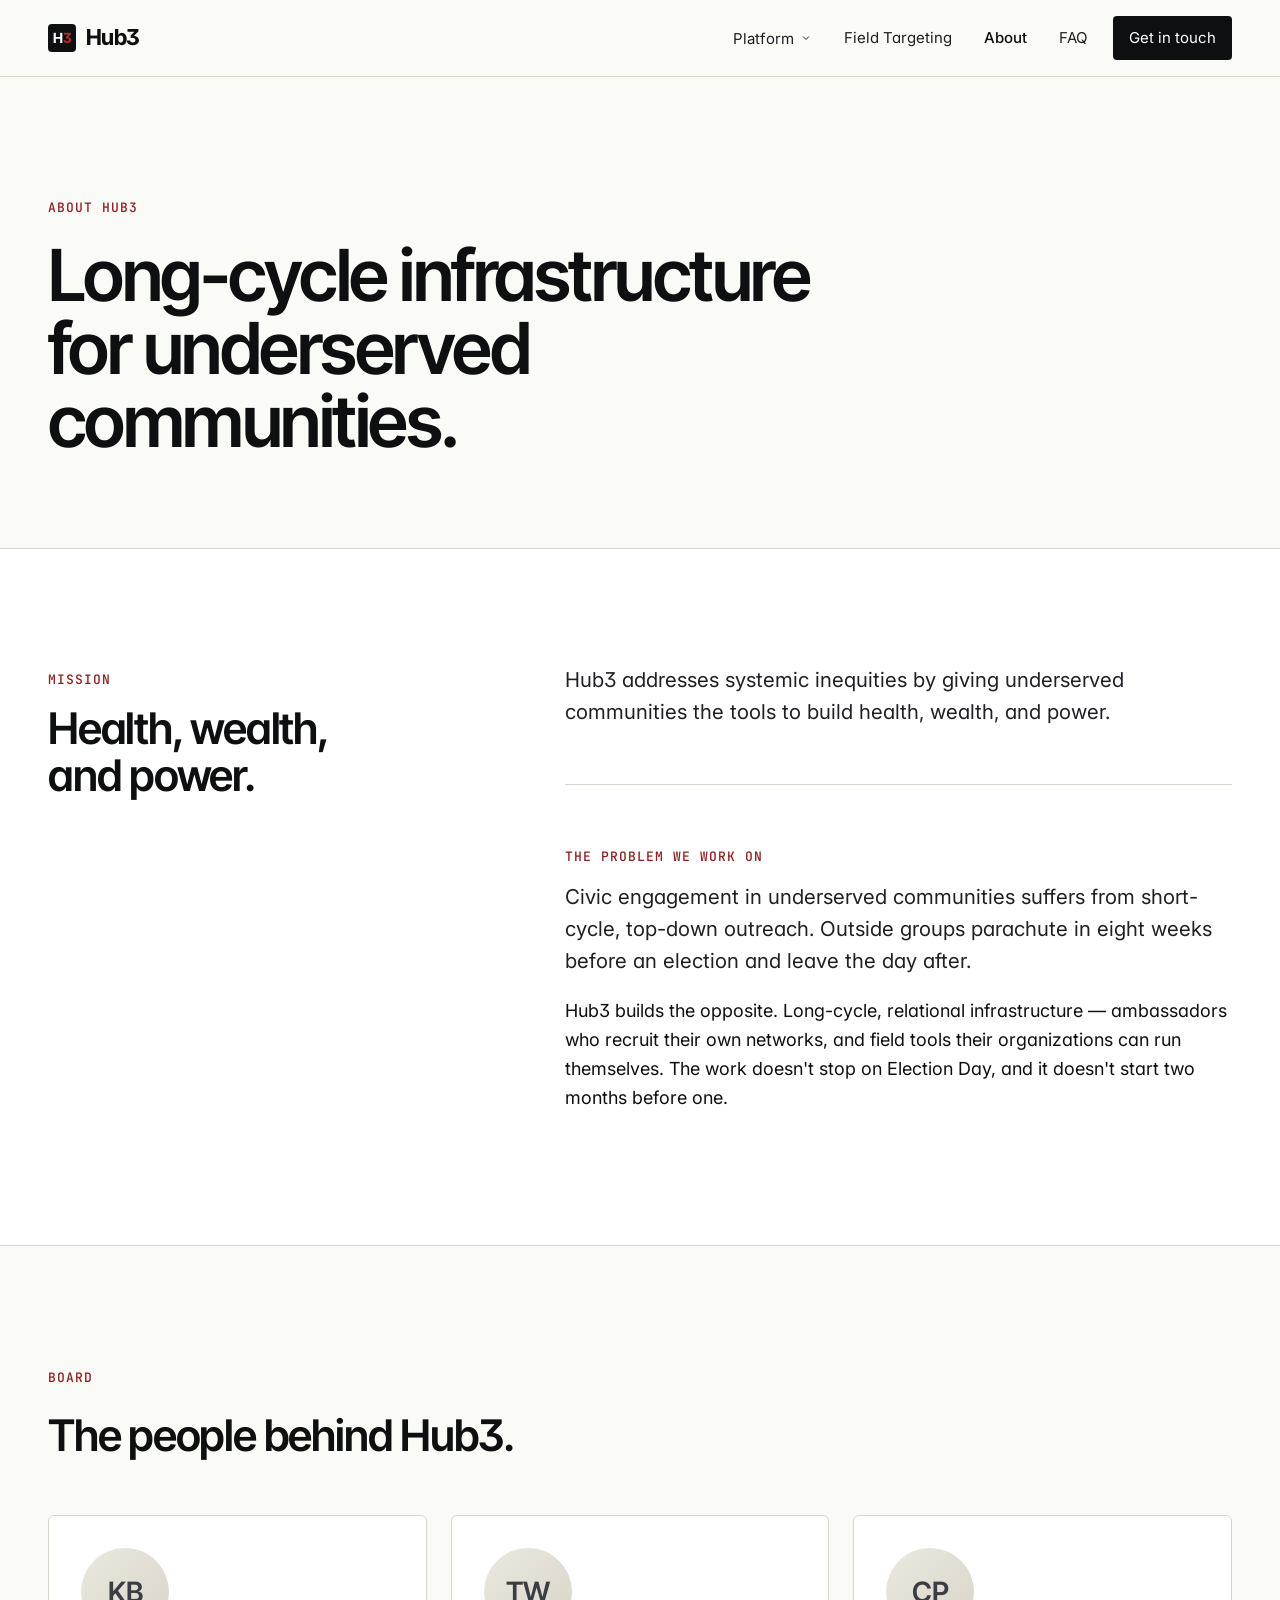
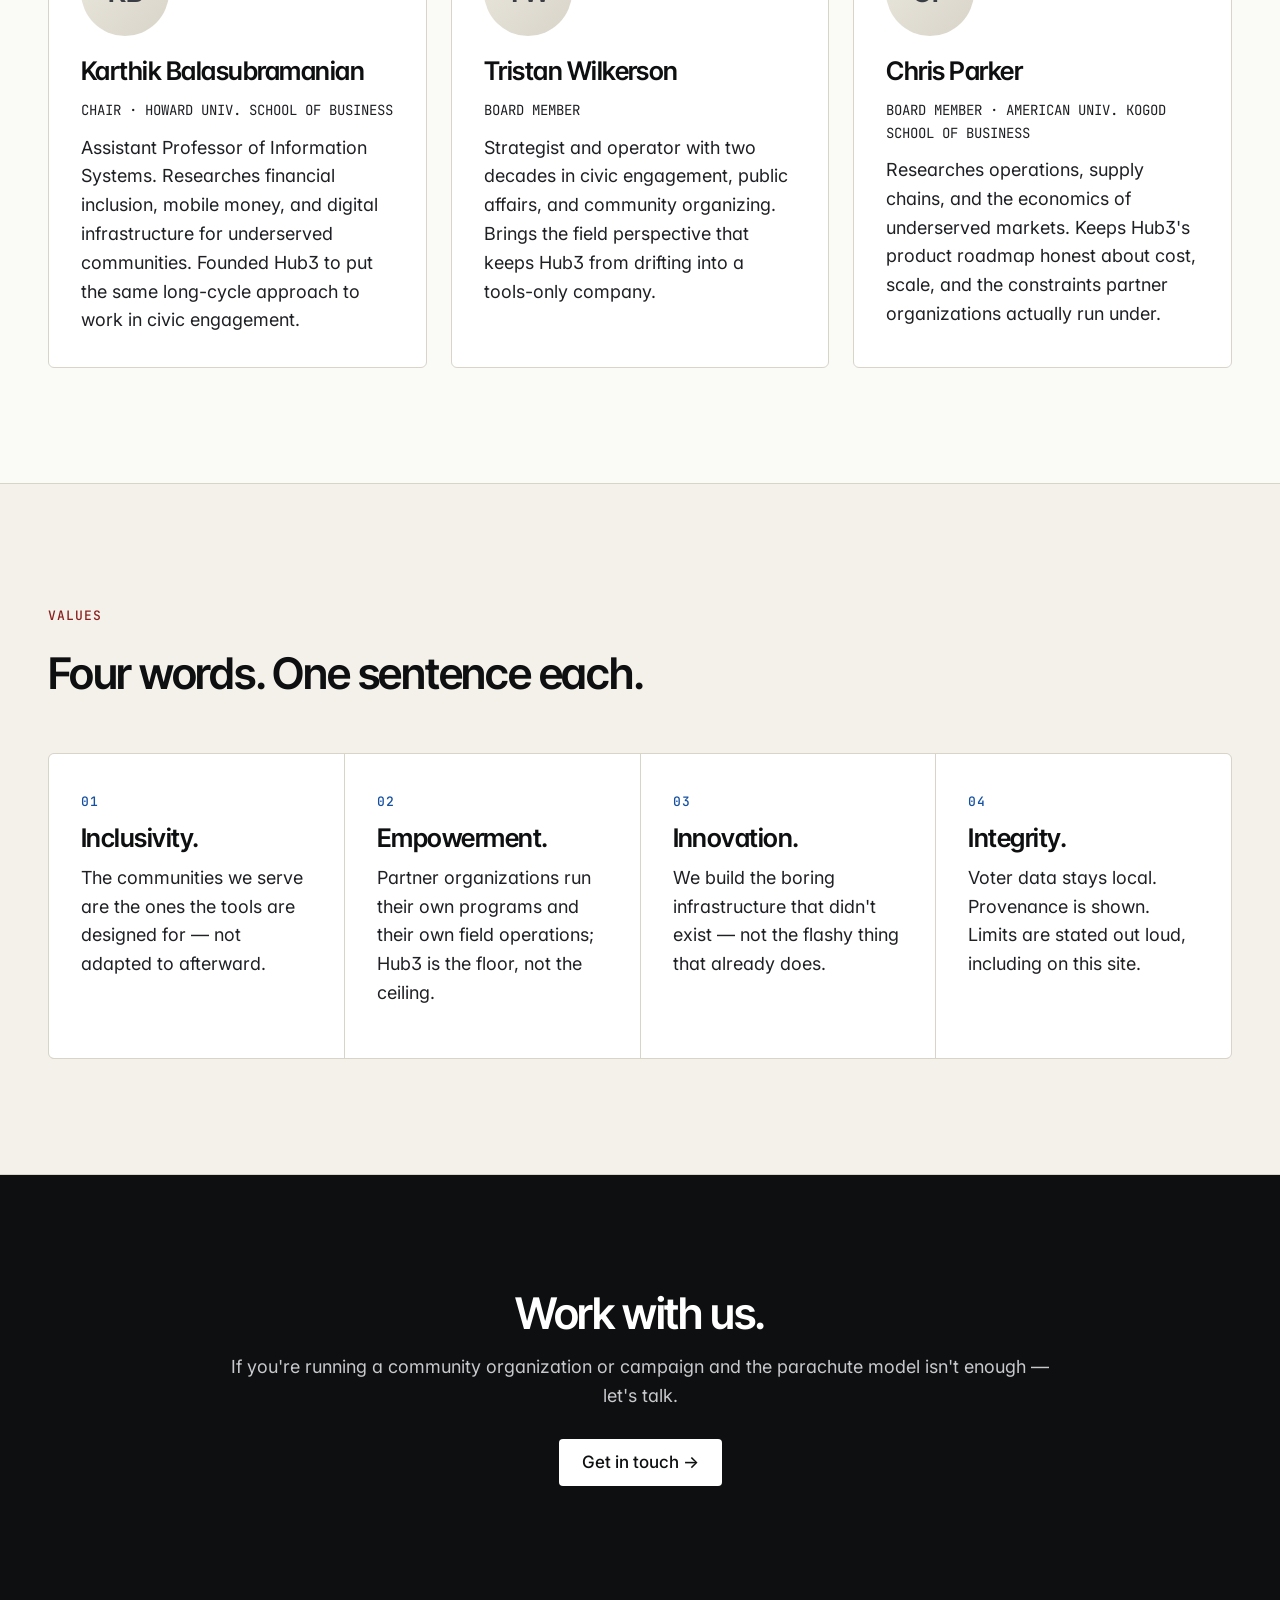
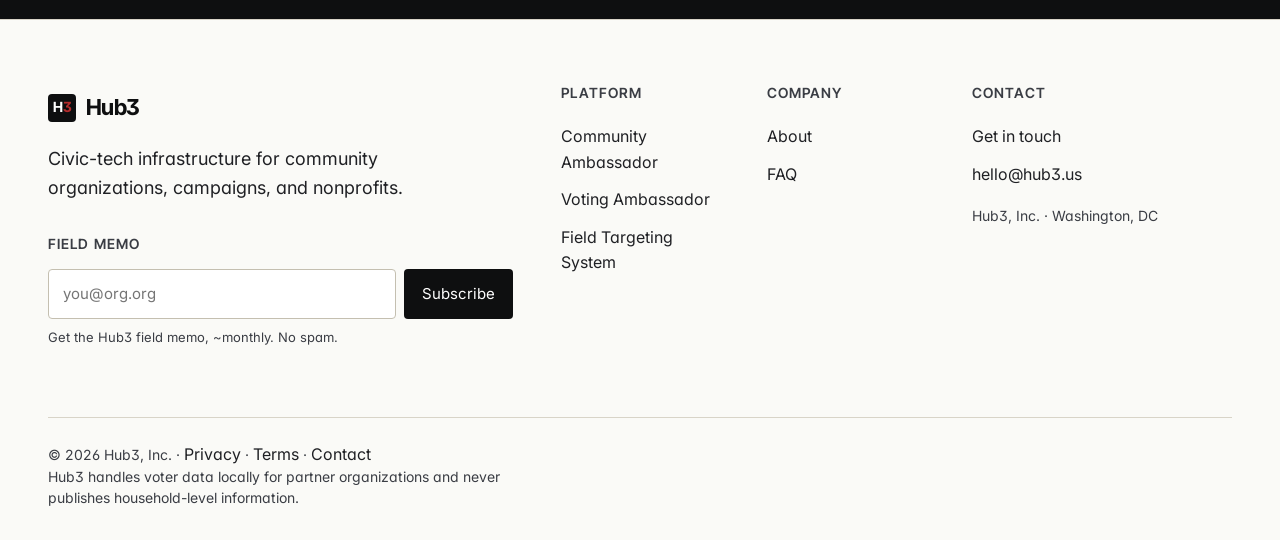
==== about.html @ 7c71bbb3 "initial hub3 marketing site 7 static pages (home, platform, field-targeting, about, faq, lets-talk) " ====
<!doctype html>
<html lang="en">
<head>
<meta charset="utf-8" />
<meta name="viewport" content="width=device-width, initial-scale=1" />
<title>About — Hub3</title>
<meta name="description" content="Hub3 addresses systemic inequities by giving underserved communities the tools to build health, wealth, and power." />
<link rel="preconnect" href="https://fonts.googleapis.com" />
<link rel="preconnect" href="https://fonts.gstatic.com" crossorigin />
<link href="https://fonts.googleapis.com/css2?family=Inter:wght@400;500;600&family=Inter+Tight:wght@500;600;700&family=JetBrains+Mono:wght@400;500&display=swap" rel="stylesheet" />
<link rel="stylesheet" href="styles.css" />
</head>
<body data-screen-label="04 About">

<nav class="nav">
  <div class="nav-inner">
    <a href="index.html" class="brand"><span class="brand-mark">H<span class="dot">3</span></span> Hub3</a>
    <div class="nav-links">
      <div class="nav-dropdown">
        <button class="nav-link" data-dropdown>Platform <svg width="12" height="12" viewBox="0 0 24 24" fill="none" stroke="currentColor" stroke-width="2"><path d="M6 9l6 6 6-6"/></svg></button>
        <div class="nav-dropdown-menu">
          <a href="platform.html"><strong>For Ambassadors</strong><small>Community Ambassador track</small></a>
          <a href="platform.html#orgs"><strong>For Organizations</strong><small>Run your own ambassador program</small></a>
          <a href="field-targeting.html"><strong>Field Targeting System</strong><small>Precinct-level data and dashboards</small></a>
        </div>
      </div>
      <a href="field-targeting.html">Field Targeting</a>
      <a href="about.html" class="current">About</a>
      <a href="faq.html">FAQ</a>
      <a href="lets-talk.html" class="nav-cta">Get in touch</a>
    </div>
    <button class="nav-burger" data-burger aria-label="Open menu"><svg width="22" height="22" viewBox="0 0 24 24" fill="none" stroke="currentColor" stroke-width="2"><path d="M3 6h18M3 12h18M3 18h18"/></svg></button>
  </div>
  <div class="mobile-menu">
    <a href="platform.html">Platform</a>
    <a href="field-targeting.html">Field Targeting</a>
    <a href="about.html">About</a>
    <a href="faq.html">FAQ</a>
    <a href="lets-talk.html">Get in touch →</a>
  </div>
</nav>

<section class="hero">
  <div class="container">
    <span class="eyebrow">About Hub3</span>
    <h1 style="margin-top: 18px; max-width: 18ch;">Long-cycle infrastructure for underserved communities.</h1>
  </div>
</section>

<!-- ============ MISSION + PROBLEM ============ -->
<section class="alt">
  <div class="container">
    <div class="grid grid-12" style="gap: 56px;">
      <div style="grid-column: span 5;">
        <span class="eyebrow">Mission</span>
        <h2 style="margin-top: 12px;">Health, wealth, and power.</h2>
      </div>
      <div style="grid-column: span 7;">
        <p class="lead">Hub3 addresses systemic inequities by giving underserved communities the tools to build health, wealth, and power.</p>
        <hr class="divider" />
        <span class="eyebrow">The problem we work on</span>
        <p class="lead" style="margin-top: 12px;">Civic engagement in underserved communities suffers from short-cycle, top-down outreach. Outside groups parachute in eight weeks before an election and leave the day after.</p>
        <p>Hub3 builds the opposite. Long-cycle, relational infrastructure — ambassadors who recruit their own networks, and field tools their organizations can run themselves. The work doesn't stop on Election Day, and it doesn't start two months before one.</p>
      </div>
    </div>
  </div>
</section>

<!-- ============ BOARD ============ -->
<section>
  <div class="container">
    <div class="section-head">
      <span class="eyebrow">Board</span>
      <h2 style="margin-top: 12px;">The people behind Hub3.</h2>
    </div>
    <div class="grid grid-3">
      <article class="card">
        <!-- avatar placeholder -->
        <div style="width: 88px; height: 88px; border-radius: 50%; background: linear-gradient(135deg, #ebe8df, #d8d4c8); display: grid; place-items: center; font-family: 'Inter Tight', sans-serif; font-weight: 600; font-size: 28px; color: var(--ink-3);">KB</div>
        <h3 style="margin-top: 20px;">Karthik Balasubramanian</h3>
        <p class="muted" style="font-size: 14px; margin: 4px 0 12px; font-family: 'JetBrains Mono', monospace;">CHAIR · HOWARD UNIV. SCHOOL OF BUSINESS</p>
        <p>Assistant Professor of Information Systems. Researches financial inclusion, mobile money, and digital infrastructure for underserved communities. Founded Hub3 to put the same long-cycle approach to work in civic engagement.</p>
      </article>
      <article class="card">
        <div style="width: 88px; height: 88px; border-radius: 50%; background: linear-gradient(135deg, #ebe8df, #d8d4c8); display: grid; place-items: center; font-family: 'Inter Tight', sans-serif; font-weight: 600; font-size: 28px; color: var(--ink-3);">TW</div>
        <h3 style="margin-top: 20px;">Tristan Wilkerson</h3>
        <p class="muted" style="font-size: 14px; margin: 4px 0 12px; font-family: 'JetBrains Mono', monospace;">BOARD MEMBER</p>
        <p>Strategist and operator with two decades in civic engagement, public affairs, and community organizing. Brings the field perspective that keeps Hub3 from drifting into a tools-only company.</p>
      </article>
      <article class="card">
        <div style="width: 88px; height: 88px; border-radius: 50%; background: linear-gradient(135deg, #ebe8df, #d8d4c8); display: grid; place-items: center; font-family: 'Inter Tight', sans-serif; font-weight: 600; font-size: 28px; color: var(--ink-3);">CP</div>
        <h3 style="margin-top: 20px;">Chris Parker</h3>
        <p class="muted" style="font-size: 14px; margin: 4px 0 12px; font-family: 'JetBrains Mono', monospace;">BOARD MEMBER · AMERICAN UNIV. KOGOD SCHOOL OF BUSINESS</p>
        <p>Researches operations, supply chains, and the economics of underserved markets. Keeps Hub3's product roadmap honest about cost, scale, and the constraints partner organizations actually run under.</p>
      </article>
    </div>
  </div>
</section>

<!-- ============ VALUES ============ -->
<section class="tan">
  <div class="container">
    <div class="section-head">
      <span class="eyebrow">Values</span>
      <h2 style="margin-top: 12px;">Four words. One sentence each.</h2>
    </div>
    <div class="grid grid-4" style="gap: 1px; background: var(--line); border: 1px solid var(--line); border-radius: 6px; overflow: hidden;">
      <div style="background: #fff; padding: 32px;">
        <span class="eyebrow eyebrow-blue" style="color: var(--blue-deep);">01</span>
        <h3 style="margin-top: 8px;">Inclusivity.</h3>
        <p style="margin-top: 10px; color: var(--ink-2);">The communities we serve are the ones the tools are designed for — not adapted to afterward.</p>
      </div>
      <div style="background: #fff; padding: 32px;">
        <span class="eyebrow eyebrow-blue" style="color: var(--blue-deep);">02</span>
        <h3 style="margin-top: 8px;">Empowerment.</h3>
        <p style="margin-top: 10px; color: var(--ink-2);">Partner organizations run their own programs and their own field operations; Hub3 is the floor, not the ceiling.</p>
      </div>
      <div style="background: #fff; padding: 32px;">
        <span class="eyebrow eyebrow-blue" style="color: var(--blue-deep);">03</span>
        <h3 style="margin-top: 8px;">Innovation.</h3>
        <p style="margin-top: 10px; color: var(--ink-2);">We build the boring infrastructure that didn't exist — not the flashy thing that already does.</p>
      </div>
      <div style="background: #fff; padding: 32px;">
        <span class="eyebrow eyebrow-blue" style="color: var(--blue-deep);">04</span>
        <h3 style="margin-top: 8px;">Integrity.</h3>
        <p style="margin-top: 10px; color: var(--ink-2);">Voter data stays local. Provenance is shown. Limits are stated out loud, including on this site.</p>
      </div>
    </div>
  </div>
</section>

<!-- ============ CTA BAND ============ -->
<section class="dark">
  <div class="container narrow center">
    <h2>Work with us.</h2>
    <p style="margin-top: 16px; color: #c8c9cd;">If you're running a community organization or campaign and the parachute model isn't enough — let's talk.</p>
    <p style="margin-top: 28px;"><a href="lets-talk.html" class="btn btn-primary" style="background: #fff; color: var(--ink);">Get in touch →</a></p>
  </div>
</section>

<footer>
  <div class="container">
    <div class="grid grid-12" style="gap: 48px;">
      <div style="grid-column: span 5;">
        <a href="index.html" class="brand"><span class="brand-mark">H<span class="dot">3</span></span> Hub3</a>
        <p style="margin-top: 14px; color: var(--ink-2); max-width: 36ch;">Civic-tech infrastructure for community organizations, campaigns, and nonprofits.</p>
        <h4 style="margin-top: 32px;">Field memo</h4>
        <form class="signup" data-signup>
          <input type="email" placeholder="you@org.org" required aria-label="Email address" />
          <button type="submit">Subscribe</button>
        </form>
        <p class="signup-note">Get the Hub3 field memo, ~monthly. No spam.</p>
      </div>
      <div style="grid-column: span 2;">
        <h4>Platform</h4>
        <a href="platform.html">Community Ambassador</a>
        <a href="platform.html#voting">Voting Ambassador</a>
        <a href="field-targeting.html">Field Targeting System</a>
      </div>
      <div style="grid-column: span 2;">
        <h4>Company</h4>
        <a href="about.html">About</a>
        <a href="faq.html">FAQ</a>
      </div>
      <div style="grid-column: span 3;">
        <h4>Contact</h4>
        <a href="lets-talk.html">Get in touch</a>
        <a href="mailto:hello@hub3.us">hello@hub3.us</a>
        <p style="font-size: 14px; color: var(--ink-3); margin-top: 12px;">Hub3, Inc. · Washington, DC</p>
      </div>
    </div>
    <div class="foot-bottom">
      <div class="privacy-note">© 2026 Hub3, Inc. · <a href="#" style="display:inline; padding:0;">Privacy</a> · <a href="#" style="display:inline; padding:0;">Terms</a> · <a href="lets-talk.html" style="display:inline; padding:0;">Contact</a><br/>
      Hub3 handles voter data locally for partner organizations and never publishes household-level information.</div>
    </div>
  </div>
</footer>

<script src="site.js"></script>
</body>
</html>
---- styles.css ----
/* Hub3 marketing site — shared styles */

:root {
  --bg: #fafaf7;
  --bg-2: #f3f1ea;
  --bg-3: #ebe8df;
  --ink: #0e0f10;
  --ink-2: #1f2024;
  --ink-3: #3a3d44;
  --line: #d8d4c8;
  --line-2: #c4bfb0;
  --blue: #1e6fd9;
  --blue-deep: #144fa0;
  --red: #8a1f1f;
  --red-2: #b32c2c;
  --ok: #2f6a3a;
  --container: 1240px;
  --gap: 24px;
}

* { box-sizing: border-box; }
html, body { margin: 0; padding: 0; }
html { -webkit-text-size-adjust: 100%; }

body {
  background: var(--bg);
  color: var(--ink);
  font-family: "Inter", system-ui, -apple-system, "Segoe UI", sans-serif;
  font-size: 18px;
  line-height: 1.6;
  font-feature-settings: "ss01", "cv11";
  -webkit-font-smoothing: antialiased;
  text-rendering: optimizeLegibility;
}

img, svg { max-width: 100%; display: block; }
a { color: var(--blue-deep); text-decoration: underline; text-underline-offset: 3px; text-decoration-thickness: 1.5px; }
a:hover { color: var(--ink); }
a.plain { text-decoration: none; color: inherit; }

h1, h2, h3, h4 {
  font-family: "Inter Tight", "Inter", sans-serif;
  font-weight: 600;
  letter-spacing: -0.02em;
  margin: 0;
  color: var(--ink);
  text-wrap: balance;
}
h1 { font-size: clamp(40px, 5.6vw, 76px); line-height: 1.02; letter-spacing: -0.035em; }
h2 { font-size: clamp(30px, 3.4vw, 46px); line-height: 1.08; letter-spacing: -0.028em; }
h3 { font-size: clamp(22px, 2vw, 26px); line-height: 1.2; letter-spacing: -0.02em; }
h4 { font-size: 18px; line-height: 1.3; letter-spacing: -0.01em; }

p { margin: 0 0 1em; }
p.lead { font-size: clamp(20px, 1.6vw, 22px); line-height: 1.55; color: var(--ink-2); }

.container { max-width: var(--container); margin: 0 auto; padding: 0 28px; }
.container.narrow { max-width: 880px; }

.eyebrow {
  font-family: "JetBrains Mono", ui-monospace, "SF Mono", Menlo, monospace;
  font-size: 13px;
  letter-spacing: 0.08em;
  text-transform: uppercase;
  color: var(--red);
  font-weight: 500;
}

/* ---------- buttons ---------- */
.btn {
  display: inline-flex;
  align-items: center;
  gap: 10px;
  padding: 14px 22px;
  border-radius: 4px;
  font-weight: 500;
  font-size: 17px;
  line-height: 1;
  text-decoration: none;
  border: 1.5px solid transparent;
  cursor: pointer;
  transition: transform 80ms ease, background 120ms ease, color 120ms ease, border 120ms ease;
  font-family: inherit;
}
.btn:hover { transform: translateY(-1px); }
.btn-primary { background: var(--ink); color: #fff; }
.btn-primary:hover { background: var(--blue-deep); color: #fff; }
.btn-secondary { background: transparent; color: var(--ink); border-color: var(--ink); }
.btn-secondary:hover { background: var(--ink); color: #fff; }
.btn-ghost { background: transparent; color: var(--ink); padding: 14px 0; border-bottom: 1.5px solid var(--ink); border-radius: 0; }
.btn-ghost:hover { color: var(--blue-deep); border-color: var(--blue-deep); }

.btn .arrow { width: 16px; height: 16px; }

/* ---------- nav ---------- */
.nav {
  position: sticky;
  top: 0;
  z-index: 50;
  background: rgba(250, 250, 247, 0.92);
  backdrop-filter: saturate(140%) blur(8px);
  -webkit-backdrop-filter: saturate(140%) blur(8px);
  border-bottom: 1px solid var(--line);
}
.nav-inner {
  max-width: var(--container);
  margin: 0 auto;
  padding: 16px 28px;
  display: flex;
  align-items: center;
  gap: 36px;
}
.brand {
  font-family: "Inter Tight", sans-serif;
  font-weight: 700;
  font-size: 22px;
  letter-spacing: -0.03em;
  color: var(--ink);
  text-decoration: none;
  display: inline-flex;
  align-items: center;
  gap: 10px;
}
.brand-mark {
  width: 28px;
  height: 28px;
  background: var(--ink);
  color: #fff;
  display: inline-flex;
  align-items: center;
  justify-content: center;
  font-size: 14px;
  font-weight: 700;
  border-radius: 4px;
  letter-spacing: 0;
}
.brand-mark .dot { color: var(--red-2); }

.nav-links {
  display: flex;
  align-items: center;
  gap: 4px;
  margin-left: auto;
}
.nav-links a, .nav-links button.nav-link {
  display: inline-flex;
  align-items: center;
  gap: 6px;
  padding: 10px 14px;
  font-size: 15px;
  color: var(--ink-2);
  text-decoration: none;
  border: none;
  background: transparent;
  font-family: inherit;
  cursor: pointer;
  border-radius: 4px;
}
.nav-links a:hover, .nav-links button.nav-link:hover { color: var(--ink); background: var(--bg-2); }
.nav-links a.current { color: var(--ink); font-weight: 500; }

.nav-links a.nav-cta {
  margin-left: 8px;
  background: var(--ink);
  color: #fff;
  padding: 10px 16px;
  border-radius: 4px;
}
.nav-links a.nav-cta:hover { background: var(--blue-deep); color: #fff; }

.nav-dropdown { position: relative; }
.nav-dropdown-menu {
  position: absolute;
  top: calc(100% + 4px);
  left: 0;
  background: #fff;
  border: 1px solid var(--line);
  border-radius: 6px;
  padding: 10px;
  min-width: 280px;
  box-shadow: 0 12px 32px rgba(14, 15, 16, 0.08);
  display: none;
}
.nav-dropdown.open .nav-dropdown-menu { display: block; }
.nav-dropdown-menu a {
  display: block;
  padding: 12px 14px;
  border-radius: 4px;
  font-size: 15px;
  color: var(--ink);
}
.nav-dropdown-menu a small {
  display: block;
  color: var(--ink-3);
  font-size: 13px;
  margin-top: 2px;
  line-height: 1.4;
}
.nav-dropdown-menu a:hover { background: var(--bg-2); }

.nav-burger {
  display: none;
  margin-left: auto;
  background: transparent;
  border: 1px solid var(--line-2);
  border-radius: 4px;
  padding: 8px 10px;
  cursor: pointer;
}

/* mobile nav */
.mobile-menu {
  display: none;
  border-top: 1px solid var(--line);
  background: var(--bg);
  padding: 12px 28px 20px;
}
.mobile-menu.open { display: block; }
.mobile-menu a, .mobile-menu summary {
  display: block;
  padding: 12px 0;
  font-size: 17px;
  color: var(--ink);
  text-decoration: none;
  border-bottom: 1px solid var(--line);
  cursor: pointer;
}
.mobile-menu details a { padding-left: 16px; font-size: 16px; color: var(--ink-2); }

@media (max-width: 880px) {
  .nav-links { display: none; }
  .nav-burger { display: inline-flex; }
}

/* ---------- sections ---------- */
section { padding: clamp(56px, 9vw, 120px) 0; border-top: 1px solid var(--line); }
section:first-of-type { border-top: 0; }
section.alt { background: #fff; }
section.dark { background: var(--ink); color: #fff; }
section.dark h1, section.dark h2, section.dark h3 { color: #fff; }
section.dark p { color: #c8c9cd; }
section.tan { background: var(--bg-2); }

.section-head { max-width: 820px; margin-bottom: 56px; }
.section-head .eyebrow { margin-bottom: 12px; display: inline-block; }
.section-head p.lead { margin-top: 16px; }

/* ---------- hero ---------- */
.hero { padding: clamp(64px, 9vw, 128px) 0 clamp(48px, 7vw, 96px); border-top: 0; }
.hero h1 { max-width: 16ch; }
.hero .lead { margin-top: 28px; max-width: 60ch; }
.hero-ctas { display: flex; flex-wrap: wrap; gap: 14px; margin-top: 40px; }

/* ---------- grids ---------- */
.grid { display: grid; gap: var(--gap); }
.grid-2 { grid-template-columns: repeat(2, minmax(0, 1fr)); }
.grid-3 { grid-template-columns: repeat(3, minmax(0, 1fr)); }
.grid-4 { grid-template-columns: repeat(4, minmax(0, 1fr)); }
.grid-12 { grid-template-columns: repeat(12, minmax(0, 1fr)); }
@media (max-width: 880px) {
  .grid-2, .grid-3, .grid-4 { grid-template-columns: 1fr; }
  .grid-12 { grid-template-columns: 1fr; }
}

/* ---------- cards ---------- */
.card {
  background: #fff;
  border: 1px solid var(--line);
  border-radius: 6px;
  padding: 32px;
}
.card h3 { margin-bottom: 12px; }
.card p { color: var(--ink-2); margin-bottom: 0; }
.card.flat { background: transparent; border-color: var(--line-2); }
.card.dark { background: var(--ink); color: #fff; border-color: var(--ink-2); }
.card.dark p { color: #c8c9cd; }
.card .icon {
  width: 28px; height: 28px;
  display: inline-flex; align-items: center; justify-content: center;
  color: var(--blue-deep);
  margin-bottom: 20px;
}

/* numbered step cards */
.step-card {
  background: #fff;
  border: 1px solid var(--line);
  border-radius: 6px;
  padding: 28px;
  position: relative;
}
.step-card .num {
  font-family: "Inter Tight", sans-serif;
  font-weight: 600;
  font-size: 14px;
  color: var(--red);
  letter-spacing: 0.04em;
  margin-bottom: 16px;
}
.step-card h3 { font-size: 19px; margin-bottom: 8px; }
.step-card p { color: var(--ink-2); font-size: 16px; line-height: 1.5; margin-bottom: 0; }

/* ---------- stats strip ---------- */
.stat {
  border-top: 1px solid var(--line);
  padding: 24px 0;
}
.stat .num {
  font-family: "Inter Tight", sans-serif;
  font-size: clamp(34px, 4vw, 52px);
  font-weight: 600;
  letter-spacing: -0.03em;
  line-height: 1;
  color: var(--ink);
}
.stat .num.red { color: var(--red); }
.stat .label {
  font-size: 15px;
  color: var(--ink-2);
  margin-top: 8px;
  line-height: 1.45;
}

/* ---------- feature list ---------- */
.feature-item {
  padding: 26px 0;
  border-top: 1px solid var(--line);
  display: grid;
  grid-template-columns: 220px 1fr;
  gap: 28px;
}
.feature-item:last-child { border-bottom: 1px solid var(--line); }
.feature-item h3 { font-size: 19px; }
.feature-item p { color: var(--ink-2); margin: 0; font-size: 17px; line-height: 1.55; }
.feature-item ul { margin: 8px 0 0; padding-left: 20px; }
.feature-item ul li { color: var(--ink-2); font-size: 16px; }
@media (max-width: 720px) {
  .feature-item { grid-template-columns: 1fr; gap: 8px; }
}

/* bullet lists */
ul.tight, ol.tight { padding-left: 22px; margin: 0 0 1em; }
ul.tight li, ol.tight li { margin-bottom: 8px; color: var(--ink-2); }
ul.check { list-style: none; padding-left: 0; margin: 0; }
ul.check li {
  position: relative;
  padding-left: 30px;
  margin-bottom: 14px;
  color: var(--ink-2);
  line-height: 1.5;
}
ul.check li::before {
  content: "";
  position: absolute;
  left: 0; top: 11px;
  width: 14px; height: 2px;
  background: var(--ink);
}

/* ---------- footer ---------- */
footer {
  border-top: 1px solid var(--line);
  padding: 64px 0 32px;
  background: var(--bg);
}
footer .grid { gap: 48px; align-items: start; }
footer h4 { font-family: "Inter Tight", sans-serif; font-size: 14px; text-transform: uppercase; letter-spacing: 0.08em; color: var(--ink-3); margin-bottom: 16px; font-weight: 600; }
footer a { color: var(--ink-2); text-decoration: none; display: block; padding: 6px 0; font-size: 16px; }
footer a:hover { color: var(--ink); text-decoration: underline; text-underline-offset: 3px; }
footer .foot-bottom {
  margin-top: 56px;
  padding-top: 24px;
  border-top: 1px solid var(--line);
  display: flex;
  justify-content: space-between;
  align-items: center;
  gap: 24px;
  flex-wrap: wrap;
  font-size: 14px;
  color: var(--ink-3);
}
footer .foot-bottom .privacy-note { max-width: 56ch; line-height: 1.5; }
footer .signup {
  display: flex;
  gap: 8px;
  margin-top: 8px;
}
footer .signup input {
  flex: 1;
  padding: 12px 14px;
  border: 1px solid var(--line-2);
  border-radius: 4px;
  background: #fff;
  font: inherit;
  font-size: 15px;
}
footer .signup button {
  padding: 12px 18px;
  background: var(--ink);
  color: #fff;
  border: 0;
  border-radius: 4px;
  font: inherit;
  font-size: 15px;
  cursor: pointer;
}
footer .signup button:hover { background: var(--blue-deep); }
footer .signup-note { font-size: 13px; color: var(--ink-3); margin-top: 8px; }

/* ---------- forms ---------- */
.form-grid { display: grid; gap: 16px; max-width: 640px; }
.form-row { display: grid; gap: 6px; }
.form-row label { font-size: 14px; font-weight: 500; color: var(--ink-2); }
.form-row input, .form-row select, .form-row textarea {
  padding: 14px 16px;
  border: 1.5px solid var(--line-2);
  border-radius: 4px;
  background: #fff;
  font: inherit;
  font-size: 16px;
  color: var(--ink);
}
.form-row input:focus, .form-row select:focus, .form-row textarea:focus {
  outline: 2px solid var(--blue);
  outline-offset: 1px;
  border-color: var(--blue-deep);
}
.form-row textarea { min-height: 120px; resize: vertical; }
.form-row.checkboxes { gap: 10px; }
.form-row.checkboxes label { display: flex; align-items: center; gap: 10px; font-weight: 400; color: var(--ink); cursor: pointer; }
.form-row.checkboxes input { width: 18px; height: 18px; padding: 0; }
.form-actions { margin-top: 8px; display: flex; gap: 14px; align-items: center; flex-wrap: wrap; }
.form-status { font-size: 14px; color: var(--ok); }

/* ---------- accordion ---------- */
.accordion { border-top: 1px solid var(--line); }
.accordion details {
  border-bottom: 1px solid var(--line);
}
.accordion summary {
  list-style: none;
  cursor: pointer;
  padding: 24px 0;
  font-family: "Inter Tight", sans-serif;
  font-size: 21px;
  font-weight: 500;
  color: var(--ink);
  letter-spacing: -0.015em;
  display: flex;
  align-items: center;
  justify-content: space-between;
  gap: 24px;
}
.accordion summary::-webkit-details-marker { display: none; }
.accordion summary .chev {
  width: 20px; height: 20px;
  flex-shrink: 0;
  transition: transform 200ms ease;
  color: var(--ink-3);
}
.accordion details[open] summary .chev { transform: rotate(45deg); color: var(--red); }
.accordion .answer {
  padding: 0 0 28px;
  max-width: 80ch;
  color: var(--ink-2);
  font-size: 17px;
  line-height: 1.6;
}
.accordion .answer p { margin: 0 0 10px; }
.accordion h3.group {
  margin-top: 40px;
  margin-bottom: 8px;
  font-size: 14px;
  letter-spacing: 0.08em;
  text-transform: uppercase;
  color: var(--red);
  font-family: "JetBrains Mono", monospace;
  font-weight: 500;
}

/* ---------- partner logos ---------- */
.logo-strip {
  display: grid;
  grid-template-columns: repeat(6, 1fr);
  gap: 1px;
  background: var(--line);
  border: 1px solid var(--line);
  border-radius: 6px;
  overflow: hidden;
}
.logo-strip .cell {
  background: #fff;
  aspect-ratio: 1.6 / 1;
  display: grid;
  place-items: center;
  padding: 20px;
  font-family: "Inter Tight", sans-serif;
  font-weight: 600;
  letter-spacing: -0.01em;
  color: var(--ink-3);
  text-align: center;
  font-size: 15px;
}
@media (max-width: 880px) {
  .logo-strip { grid-template-columns: repeat(2, 1fr); }
}

/* ---------- dashboard / map mock ---------- */
.dash-frame {
  background: #fff;
  border: 1px solid var(--line);
  border-radius: 6px;
  overflow: hidden;
  box-shadow: 0 24px 60px -30px rgba(14, 15, 16, 0.25);
}
.dash-bar {
  display: flex;
  align-items: center;
  gap: 10px;
  padding: 12px 16px;
  border-bottom: 1px solid var(--line);
  background: var(--bg-2);
  font-family: "JetBrains Mono", monospace;
  font-size: 12px;
  color: var(--ink-3);
}
.dash-bar .dots { display: flex; gap: 6px; margin-right: 12px; }
.dash-bar .dots span {
  width: 10px; height: 10px; border-radius: 50%;
  background: var(--line-2);
}
.dash-bar .badge {
  margin-left: auto;
  padding: 3px 8px;
  border-radius: 3px;
  font-size: 11px;
  letter-spacing: 0.04em;
  background: var(--ink);
  color: #fff;
}
.dash-bar .badge.redacted { background: var(--red); }

.callout {
  background: var(--bg-2);
  border-left: 3px solid var(--red);
  padding: 28px 32px;
  border-radius: 0 6px 6px 0;
}
.callout h3 { margin-bottom: 12px; }

/* skipped-content / no-claim list */
.limits-list { columns: 2; column-gap: 56px; }
.limits-list li { break-inside: avoid; margin-bottom: 16px; }
@media (max-width: 880px) { .limits-list { columns: 1; } }

/* ---------- utilities ---------- */
.eyebrow-blue { color: var(--blue-deep); }
.mb-0 { margin-bottom: 0; }
.mt-32 { margin-top: 32px; }
.mt-48 { margin-top: 48px; }
.center { text-align: center; }
.muted { color: var(--ink-3); }
.divider { border: 0; border-top: 1px solid var(--line); margin: 56px 0; }

.kbd {
  font-family: "JetBrains Mono", monospace;
  font-size: 13px;
  padding: 3px 6px;
  background: var(--bg-2);
  border: 1px solid var(--line);
  border-radius: 3px;
  color: var(--ink-2);
}

/* small mobile fixes */
@media (max-width: 480px) {
  body { font-size: 17px; }
  .container { padding: 0 20px; }
  .nav-inner { padding: 14px 20px; }
  .hero-ctas .btn { width: 100%; justify-content: center; }
}

/* prevent any horizontal overflow */
html, body { overflow-x: hidden; }
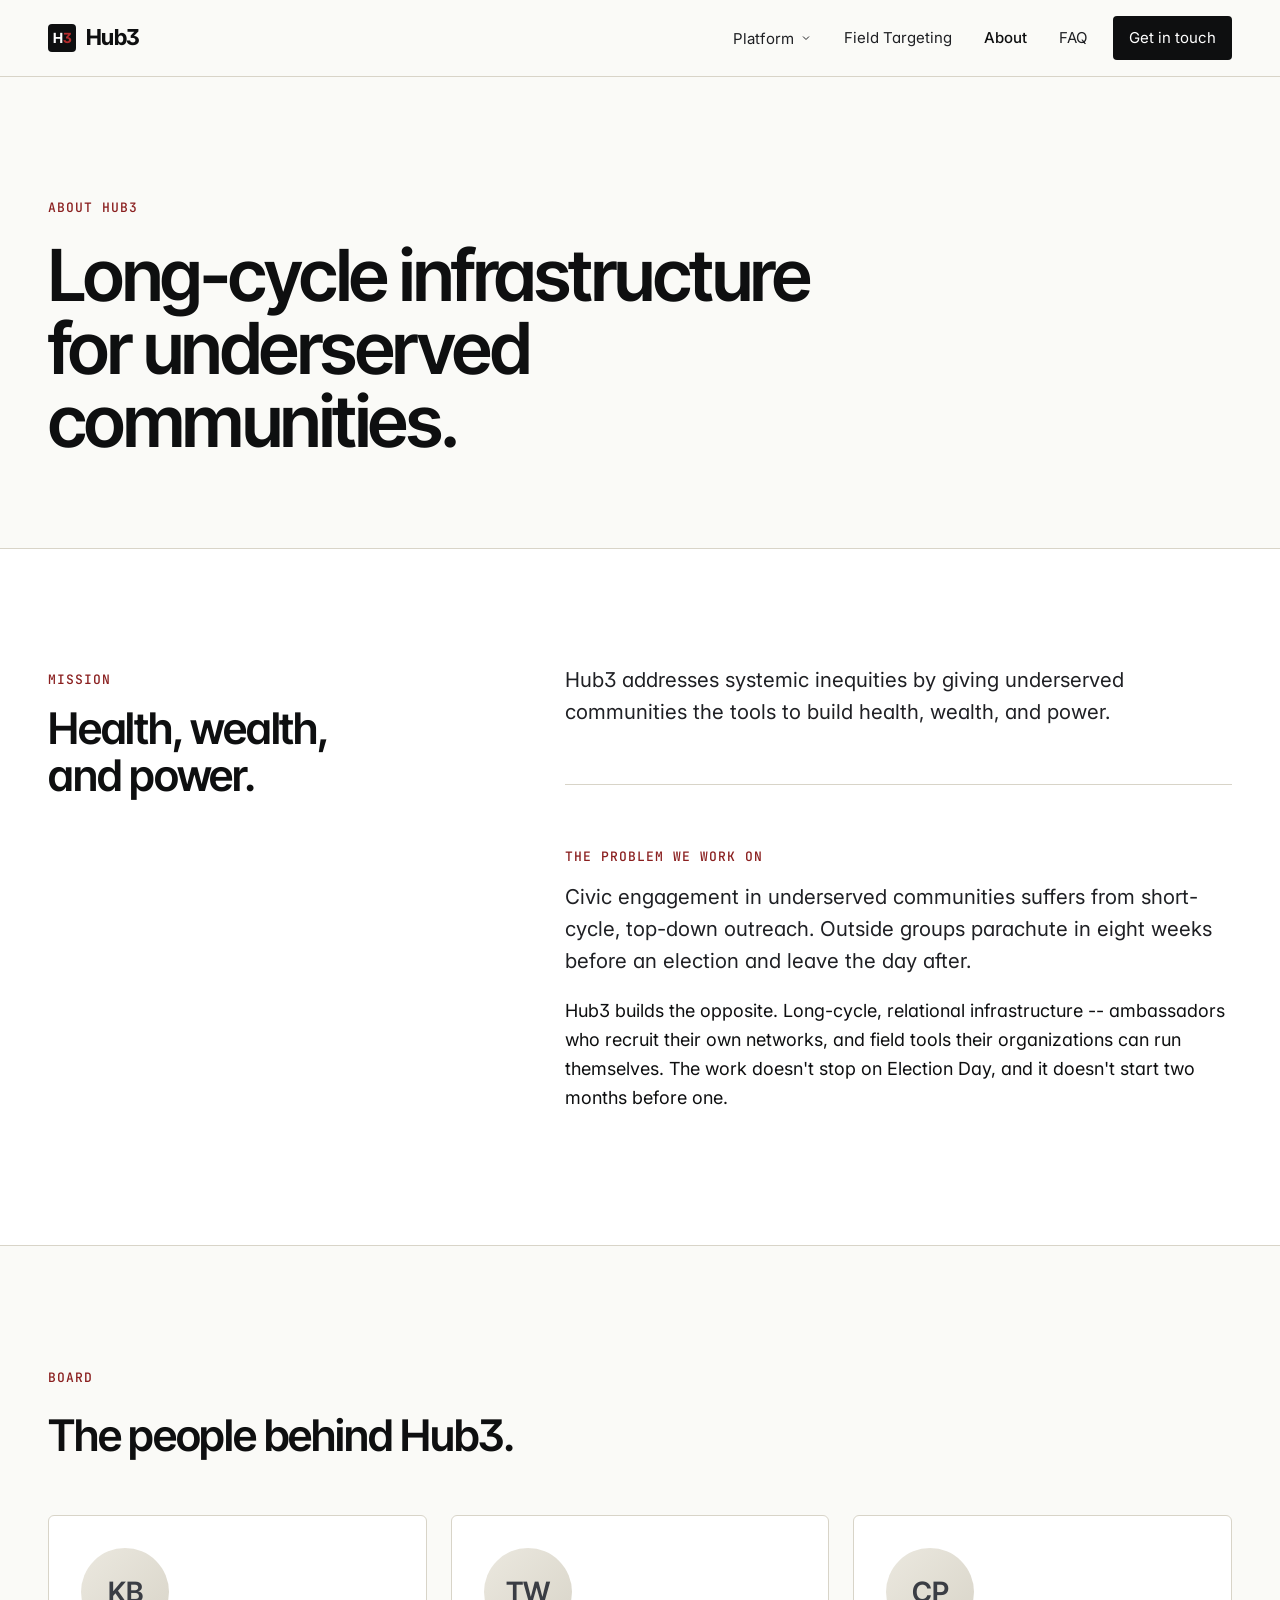
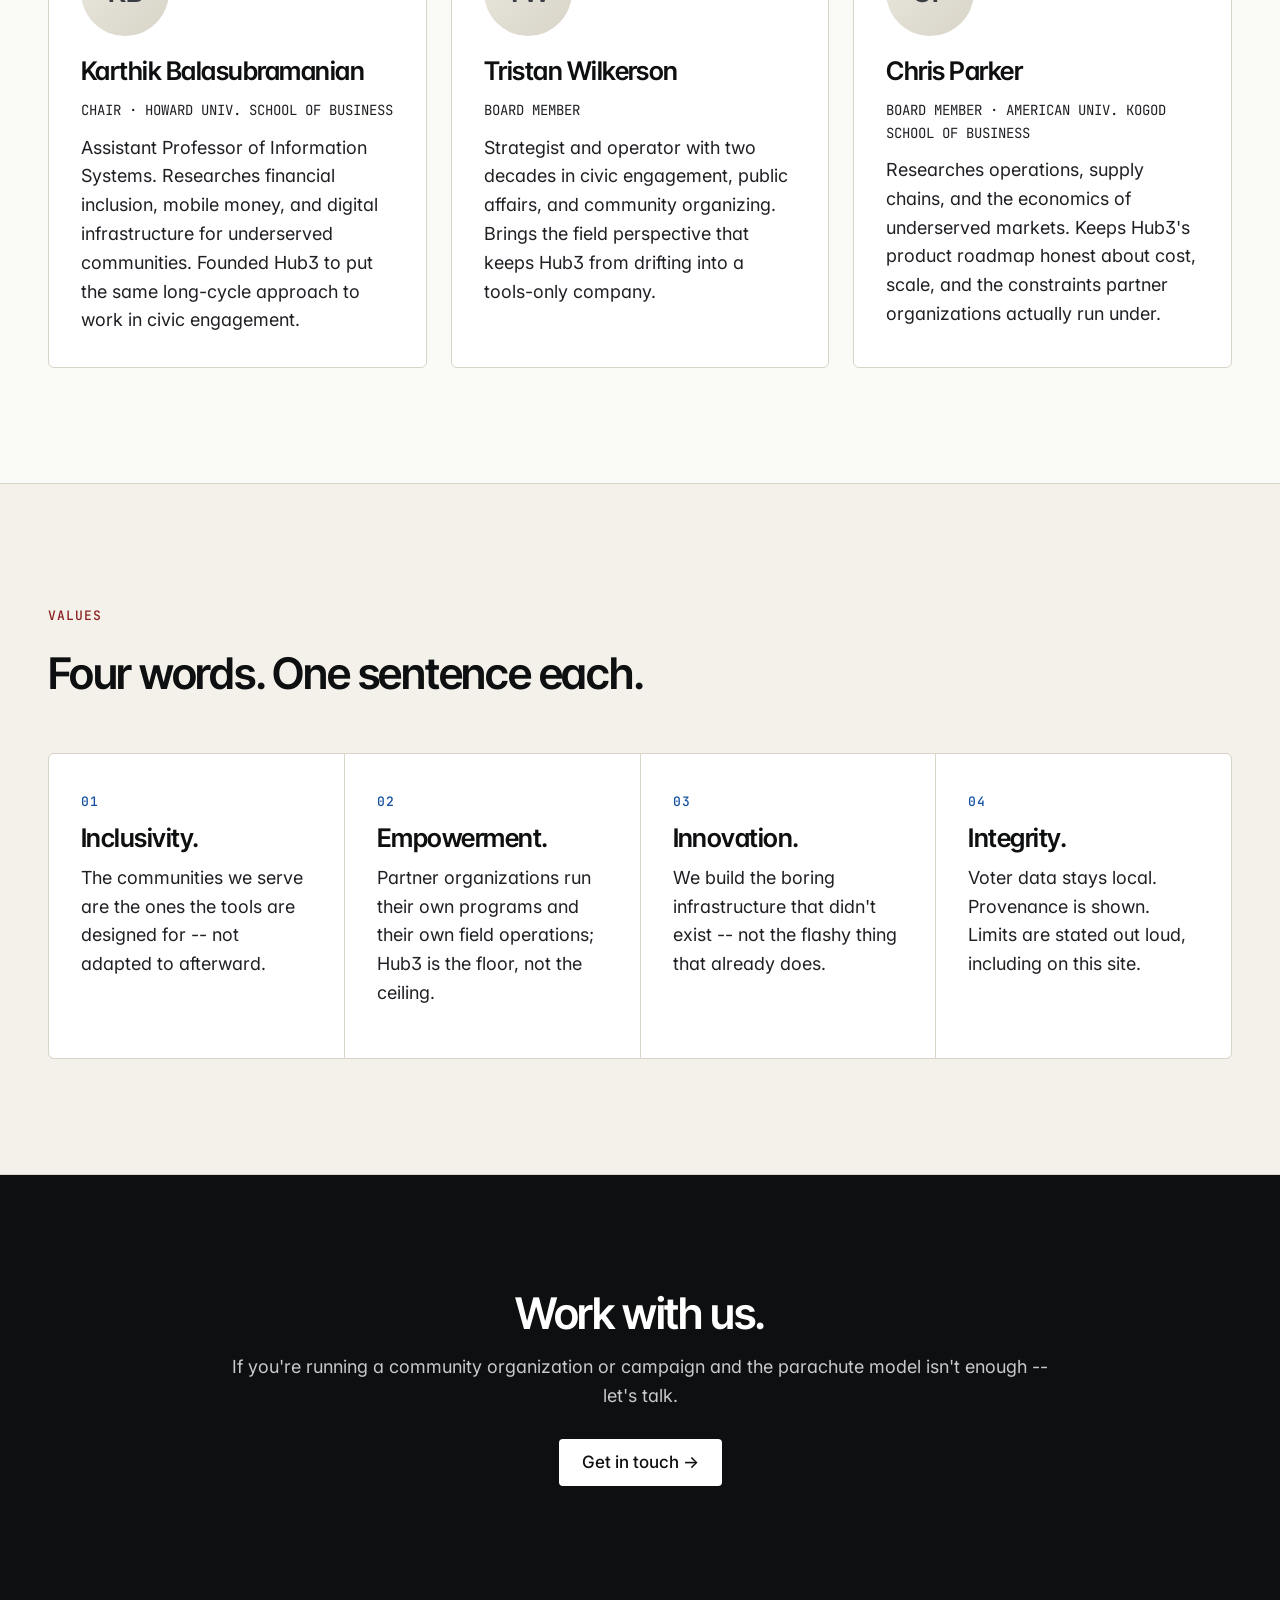
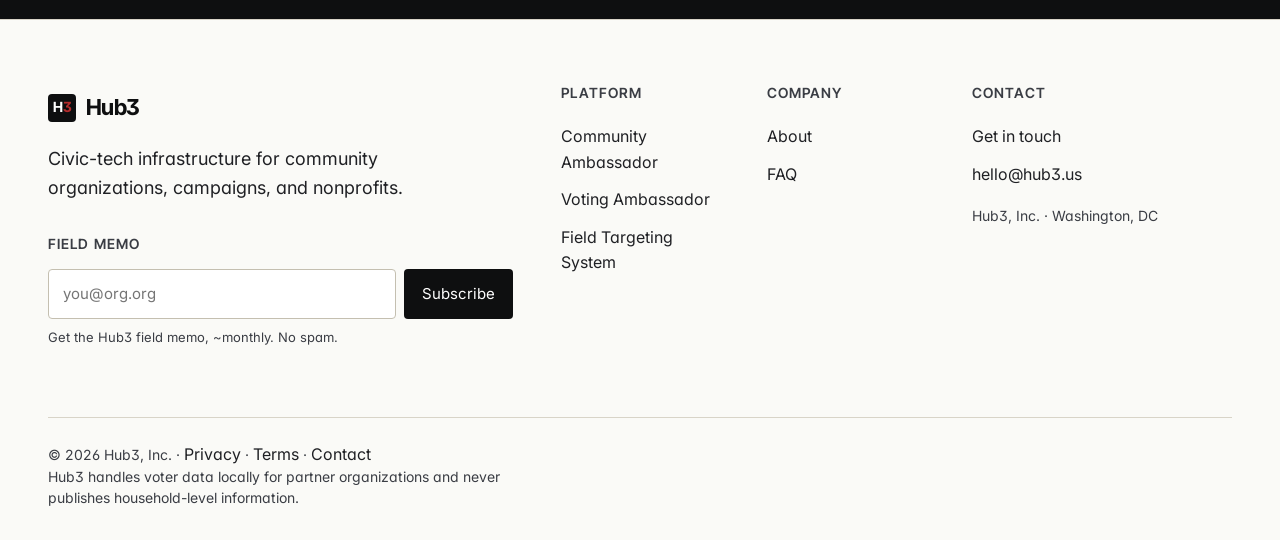
==== commit 1b18710c: "sweep em dashes to double dashes 40 instances across 6 HTML pages + styles.css + site.js. Anti-AI wr" ====
--- a/about.html
+++ b/about.html
@@ -3,7 +3,7 @@
 <head>
 <meta charset="utf-8" />
 <meta name="viewport" content="width=device-width, initial-scale=1" />
-<title>About — Hub3</title>
+<title>About -- Hub3</title>
 <meta name="description" content="Hub3 addresses systemic inequities by giving underserved communities the tools to build health, wealth, and power." />
 <link rel="preconnect" href="https://fonts.googleapis.com" />
 <link rel="preconnect" href="https://fonts.gstatic.com" crossorigin />
@@ -60,7 +60,7 @@
         <hr class="divider" />
         <span class="eyebrow">The problem we work on</span>
         <p class="lead" style="margin-top: 12px;">Civic engagement in underserved communities suffers from short-cycle, top-down outreach. Outside groups parachute in eight weeks before an election and leave the day after.</p>
-        <p>Hub3 builds the opposite. Long-cycle, relational infrastructure — ambassadors who recruit their own networks, and field tools their organizations can run themselves. The work doesn't stop on Election Day, and it doesn't start two months before one.</p>
+        <p>Hub3 builds the opposite. Long-cycle, relational infrastructure -- ambassadors who recruit their own networks, and field tools their organizations can run themselves. The work doesn't stop on Election Day, and it doesn't start two months before one.</p>
       </div>
     </div>
   </div>
@@ -108,7 +108,7 @@
       <div style="background: #fff; padding: 32px;">
         <span class="eyebrow eyebrow-blue" style="color: var(--blue-deep);">01</span>
         <h3 style="margin-top: 8px;">Inclusivity.</h3>
-        <p style="margin-top: 10px; color: var(--ink-2);">The communities we serve are the ones the tools are designed for — not adapted to afterward.</p>
+        <p style="margin-top: 10px; color: var(--ink-2);">The communities we serve are the ones the tools are designed for -- not adapted to afterward.</p>
       </div>
       <div style="background: #fff; padding: 32px;">
         <span class="eyebrow eyebrow-blue" style="color: var(--blue-deep);">02</span>
@@ -118,7 +118,7 @@
       <div style="background: #fff; padding: 32px;">
         <span class="eyebrow eyebrow-blue" style="color: var(--blue-deep);">03</span>
         <h3 style="margin-top: 8px;">Innovation.</h3>
-        <p style="margin-top: 10px; color: var(--ink-2);">We build the boring infrastructure that didn't exist — not the flashy thing that already does.</p>
+        <p style="margin-top: 10px; color: var(--ink-2);">We build the boring infrastructure that didn't exist -- not the flashy thing that already does.</p>
       </div>
       <div style="background: #fff; padding: 32px;">
         <span class="eyebrow eyebrow-blue" style="color: var(--blue-deep);">04</span>
@@ -133,7 +133,7 @@
 <section class="dark">
   <div class="container narrow center">
     <h2>Work with us.</h2>
-    <p style="margin-top: 16px; color: #c8c9cd;">If you're running a community organization or campaign and the parachute model isn't enough — let's talk.</p>
+    <p style="margin-top: 16px; color: #c8c9cd;">If you're running a community organization or campaign and the parachute model isn't enough -- let's talk.</p>
     <p style="margin-top: 28px;"><a href="lets-talk.html" class="btn btn-primary" style="background: #fff; color: var(--ink);">Get in touch →</a></p>
   </div>
 </section>
--- a/styles.css
+++ b/styles.css
@@ -1,4 +1,4 @@
-/* Hub3 marketing site — shared styles */
+/* Hub3 marketing site -- shared styles */
 
 :root {
   --bg: #fafaf7;
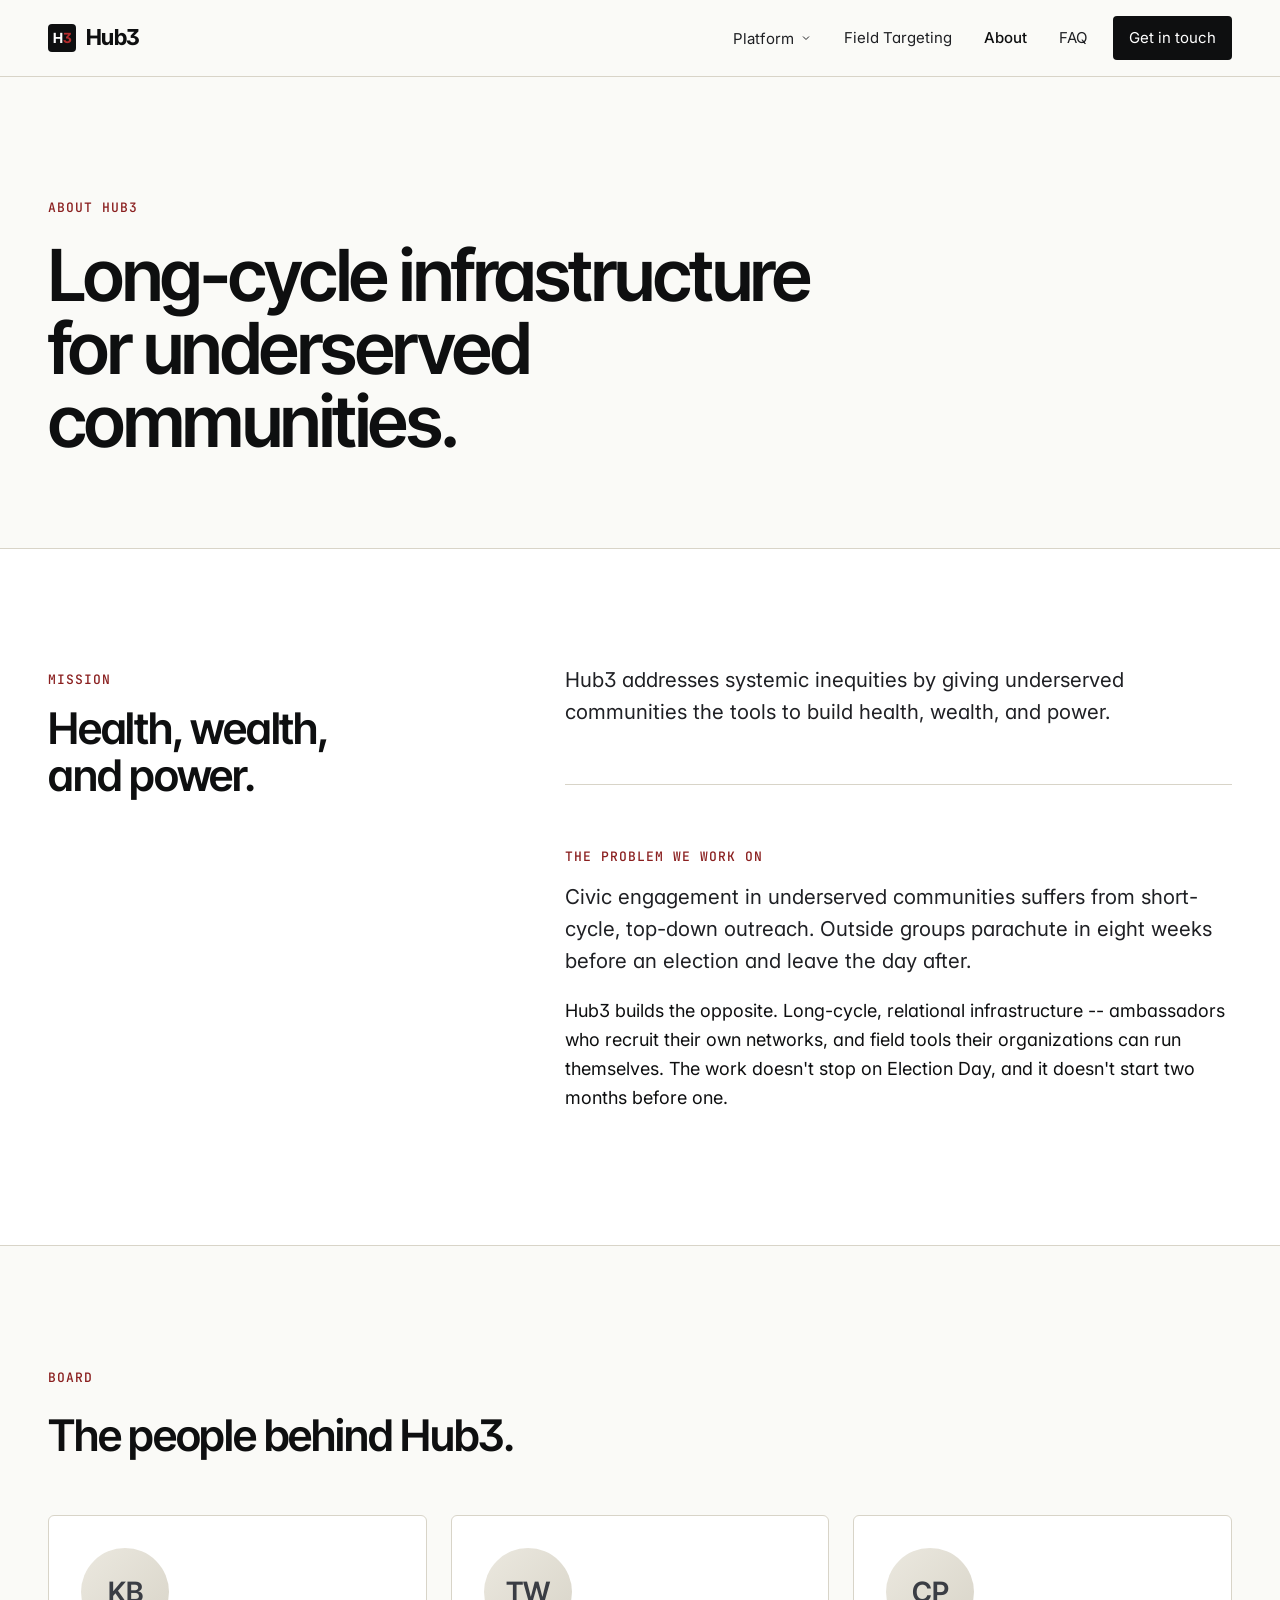
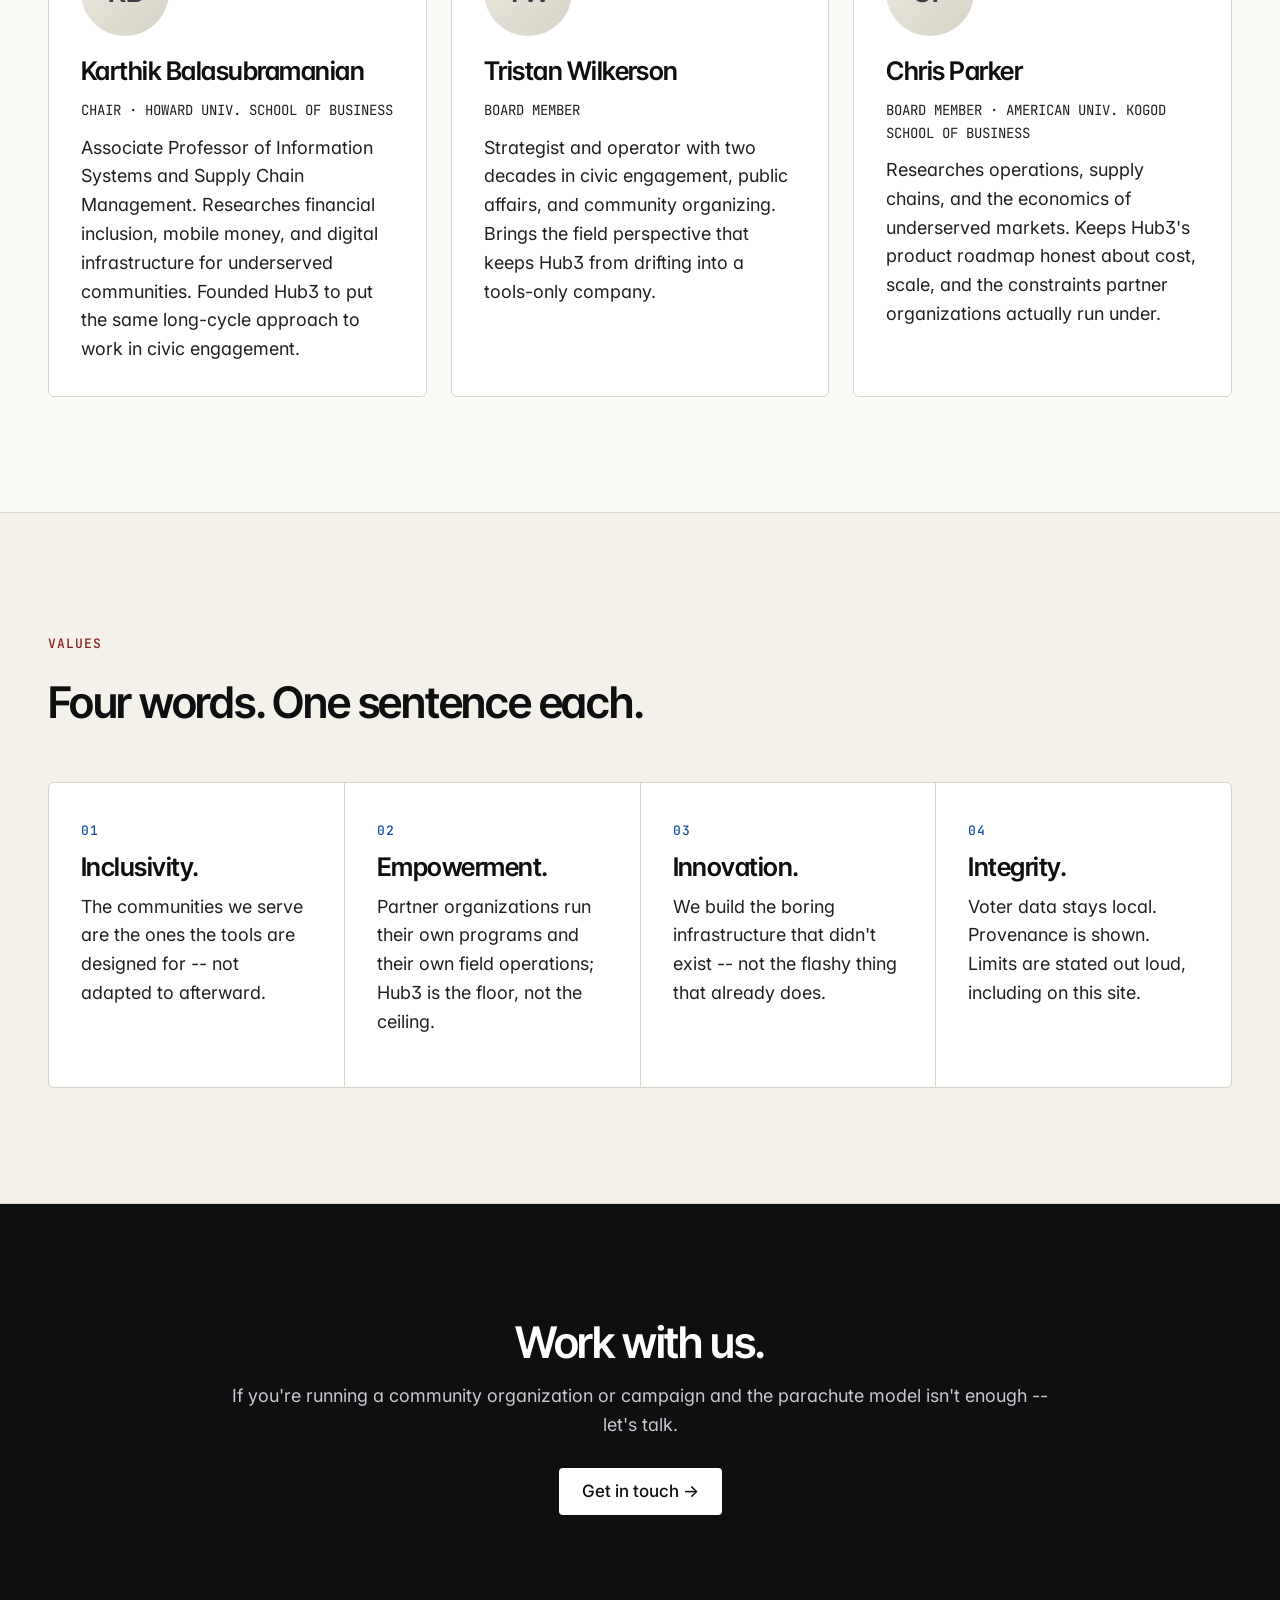
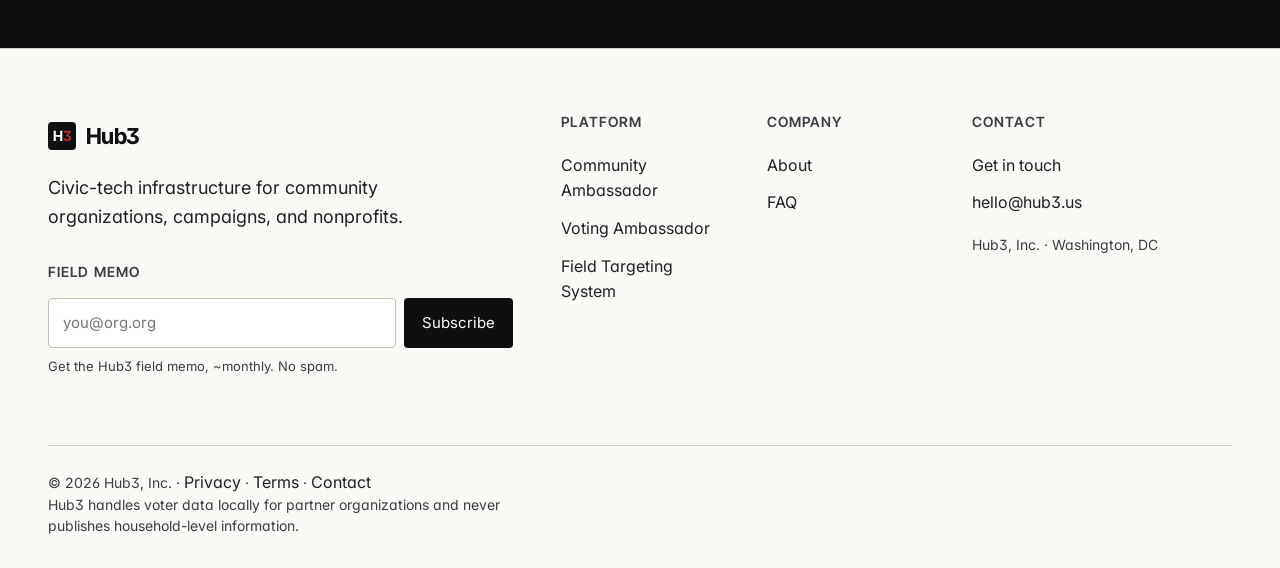
==== commit 329247d5: "fix Karthik bio rank on about.html Was "Assistant Professor of Information Systems"; actual title pe" ====
--- a/about.html
+++ b/about.html
@@ -79,7 +79,7 @@
         <div style="width: 88px; height: 88px; border-radius: 50%; background: linear-gradient(135deg, #ebe8df, #d8d4c8); display: grid; place-items: center; font-family: 'Inter Tight', sans-serif; font-weight: 600; font-size: 28px; color: var(--ink-3);">KB</div>
         <h3 style="margin-top: 20px;">Karthik Balasubramanian</h3>
         <p class="muted" style="font-size: 14px; margin: 4px 0 12px; font-family: 'JetBrains Mono', monospace;">CHAIR · HOWARD UNIV. SCHOOL OF BUSINESS</p>
-        <p>Assistant Professor of Information Systems. Researches financial inclusion, mobile money, and digital infrastructure for underserved communities. Founded Hub3 to put the same long-cycle approach to work in civic engagement.</p>
+        <p>Associate Professor of Information Systems and Supply Chain Management. Researches financial inclusion, mobile money, and digital infrastructure for underserved communities. Founded Hub3 to put the same long-cycle approach to work in civic engagement.</p>
       </article>
       <article class="card">
         <div style="width: 88px; height: 88px; border-radius: 50%; background: linear-gradient(135deg, #ebe8df, #d8d4c8); display: grid; place-items: center; font-family: 'Inter Tight', sans-serif; font-weight: 600; font-size: 28px; color: var(--ink-3);">TW</div>
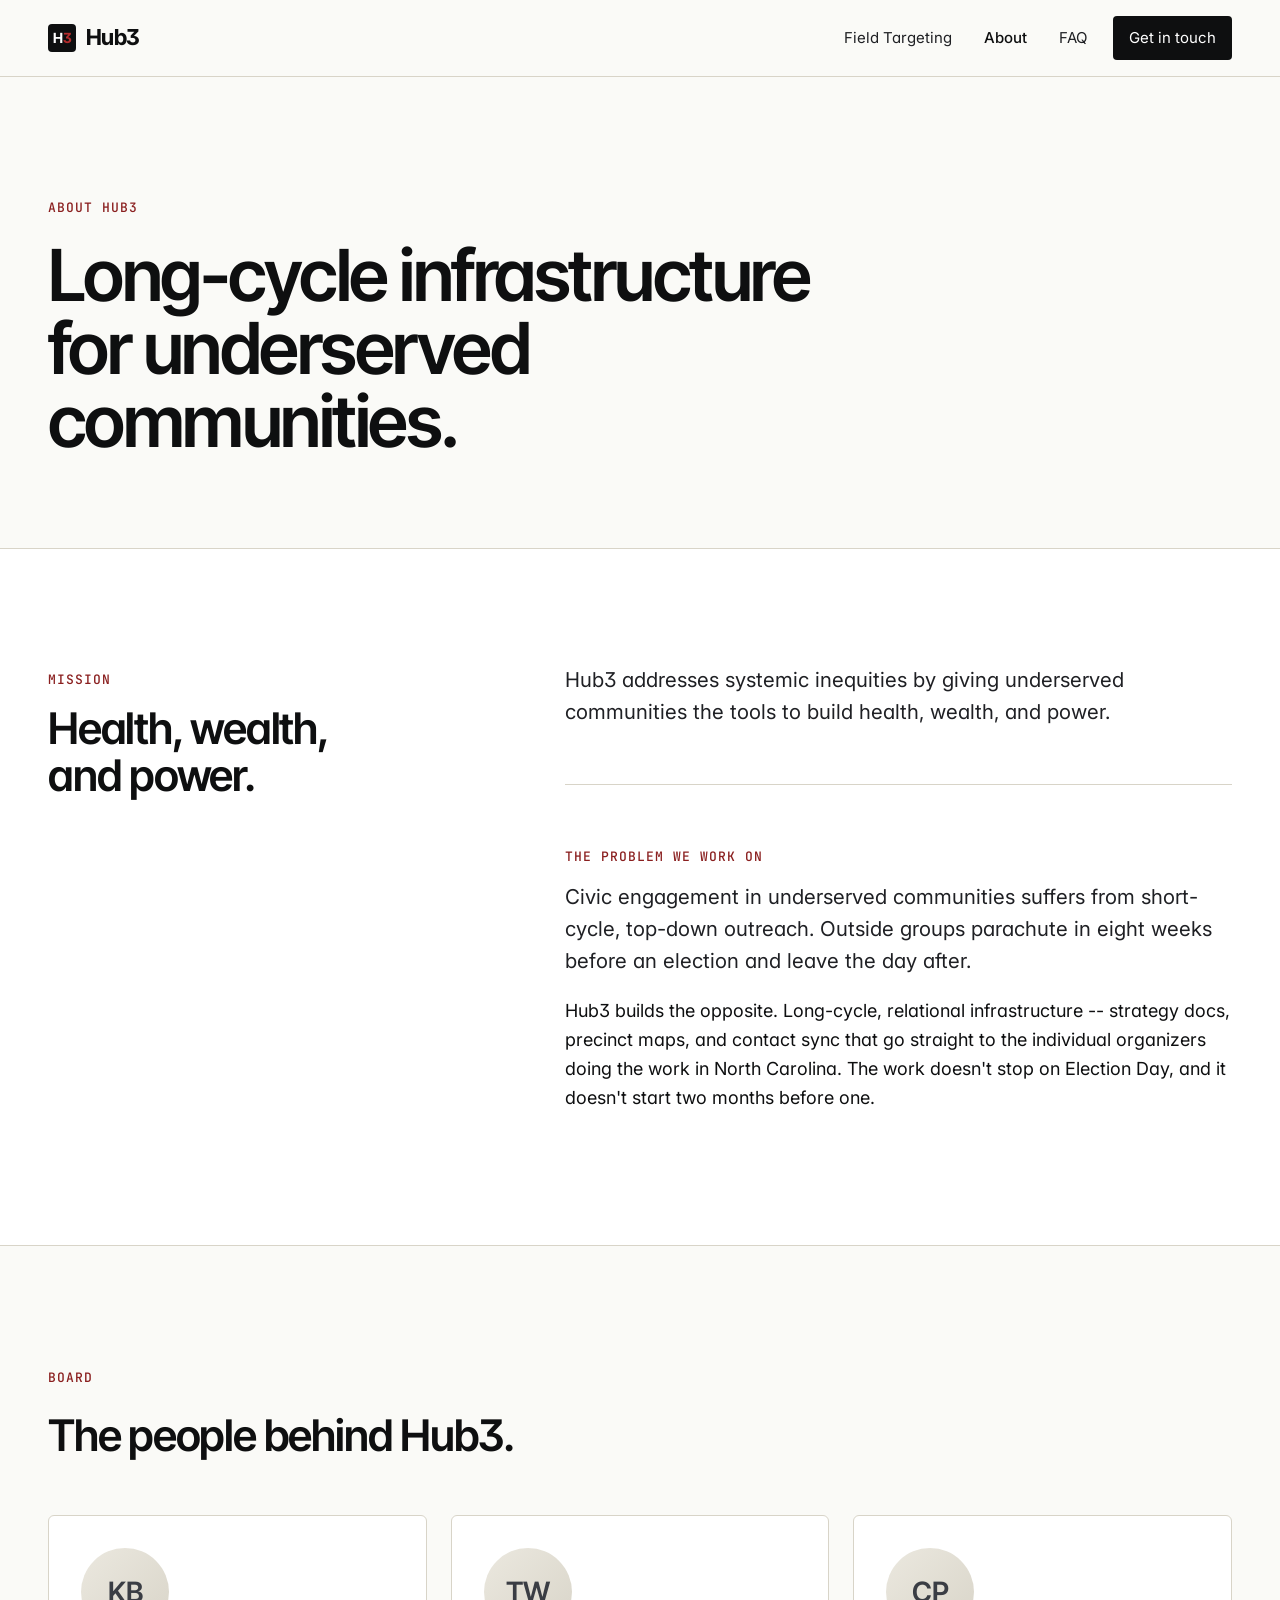
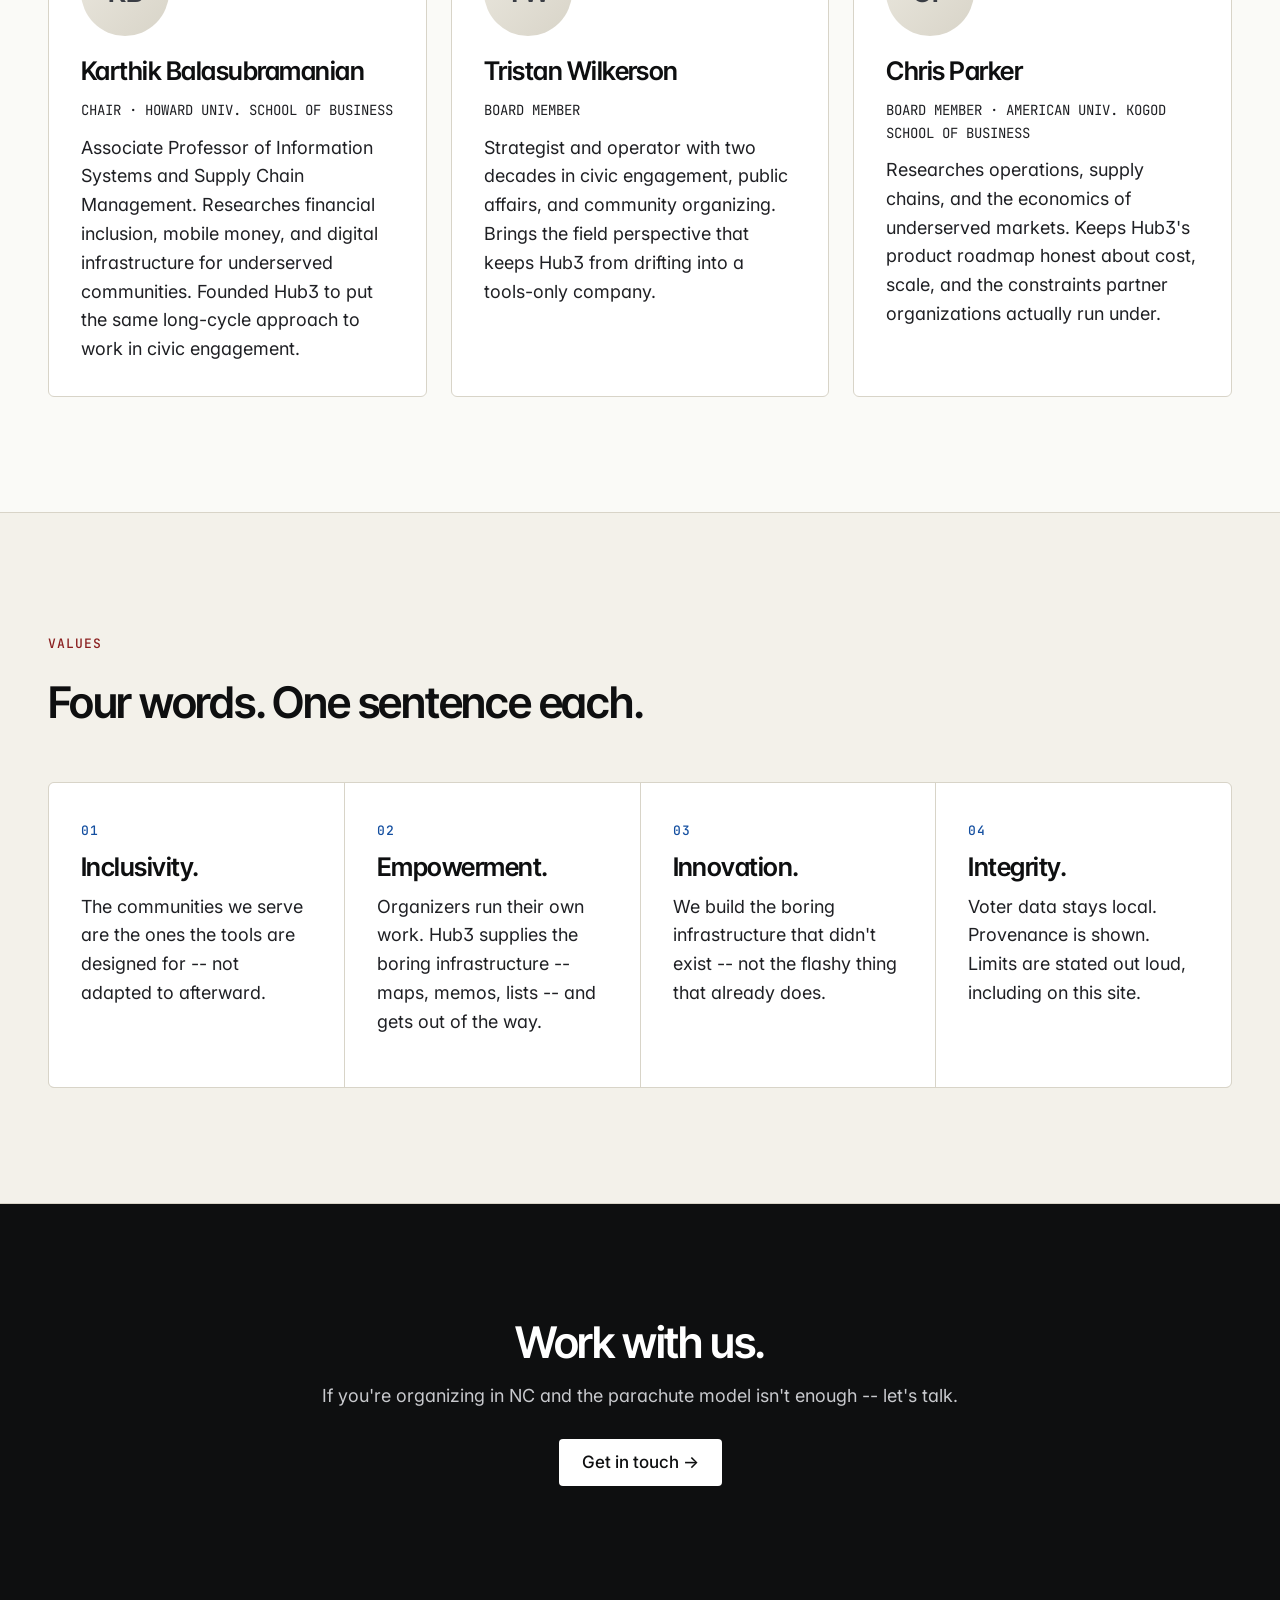
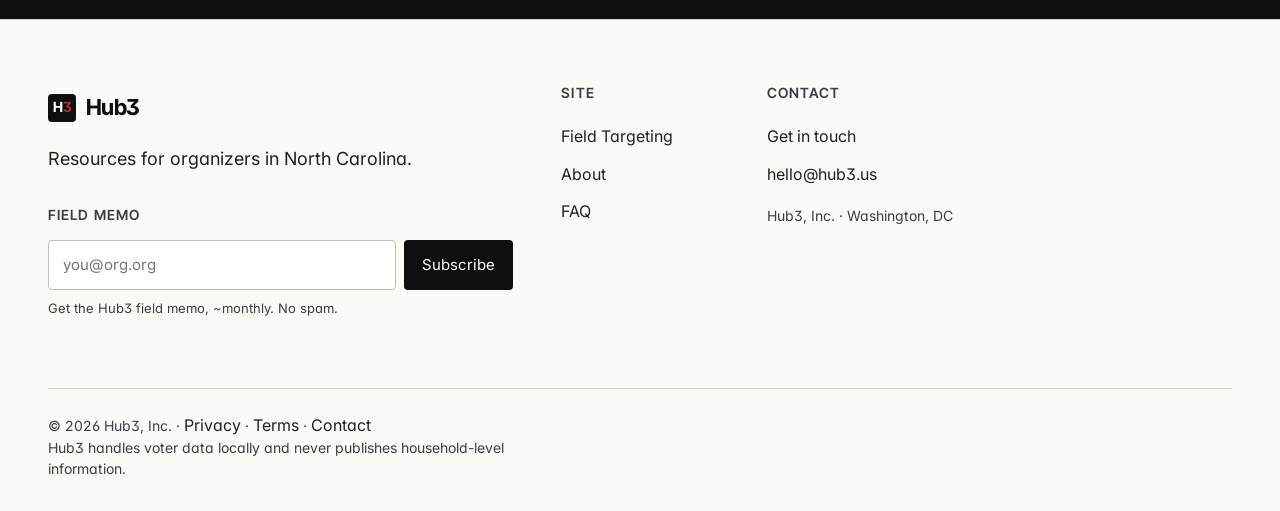
==== commit e82b7eb1: "pivot to NC organizer resources, deprecate Ambassador platform The Ambassador platform and civic-cha" ====
--- a/about.html
+++ b/about.html
@@ -16,14 +16,6 @@
   <div class="nav-inner">
     <a href="index.html" class="brand"><span class="brand-mark">H<span class="dot">3</span></span> Hub3</a>
     <div class="nav-links">
-      <div class="nav-dropdown">
-        <button class="nav-link" data-dropdown>Platform <svg width="12" height="12" viewBox="0 0 24 24" fill="none" stroke="currentColor" stroke-width="2"><path d="M6 9l6 6 6-6"/></svg></button>
-        <div class="nav-dropdown-menu">
-          <a href="platform.html"><strong>For Ambassadors</strong><small>Community Ambassador track</small></a>
-          <a href="platform.html#orgs"><strong>For Organizations</strong><small>Run your own ambassador program</small></a>
-          <a href="field-targeting.html"><strong>Field Targeting System</strong><small>Precinct-level data and dashboards</small></a>
-        </div>
-      </div>
       <a href="field-targeting.html">Field Targeting</a>
       <a href="about.html" class="current">About</a>
       <a href="faq.html">FAQ</a>
@@ -32,7 +24,6 @@
     <button class="nav-burger" data-burger aria-label="Open menu"><svg width="22" height="22" viewBox="0 0 24 24" fill="none" stroke="currentColor" stroke-width="2"><path d="M3 6h18M3 12h18M3 18h18"/></svg></button>
   </div>
   <div class="mobile-menu">
-    <a href="platform.html">Platform</a>
     <a href="field-targeting.html">Field Targeting</a>
     <a href="about.html">About</a>
     <a href="faq.html">FAQ</a>
@@ -60,7 +51,7 @@
         <hr class="divider" />
         <span class="eyebrow">The problem we work on</span>
         <p class="lead" style="margin-top: 12px;">Civic engagement in underserved communities suffers from short-cycle, top-down outreach. Outside groups parachute in eight weeks before an election and leave the day after.</p>
-        <p>Hub3 builds the opposite. Long-cycle, relational infrastructure -- ambassadors who recruit their own networks, and field tools their organizations can run themselves. The work doesn't stop on Election Day, and it doesn't start two months before one.</p>
+        <p>Hub3 builds the opposite. Long-cycle, relational infrastructure -- strategy docs, precinct maps, and contact sync that go straight to the individual organizers doing the work in North Carolina. The work doesn't stop on Election Day, and it doesn't start two months before one.</p>
       </div>
     </div>
   </div>
@@ -113,7 +104,7 @@
       <div style="background: #fff; padding: 32px;">
         <span class="eyebrow eyebrow-blue" style="color: var(--blue-deep);">02</span>
         <h3 style="margin-top: 8px;">Empowerment.</h3>
-        <p style="margin-top: 10px; color: var(--ink-2);">Partner organizations run their own programs and their own field operations; Hub3 is the floor, not the ceiling.</p>
+        <p style="margin-top: 10px; color: var(--ink-2);">Organizers run their own work. Hub3 supplies the boring infrastructure -- maps, memos, lists -- and gets out of the way.</p>
       </div>
       <div style="background: #fff; padding: 32px;">
         <span class="eyebrow eyebrow-blue" style="color: var(--blue-deep);">03</span>
@@ -133,7 +124,7 @@
 <section class="dark">
   <div class="container narrow center">
     <h2>Work with us.</h2>
-    <p style="margin-top: 16px; color: #c8c9cd;">If you're running a community organization or campaign and the parachute model isn't enough -- let's talk.</p>
+    <p style="margin-top: 16px; color: #c8c9cd;">If you're organizing in NC and the parachute model isn't enough -- let's talk.</p>
     <p style="margin-top: 28px;"><a href="lets-talk.html" class="btn btn-primary" style="background: #fff; color: var(--ink);">Get in touch →</a></p>
   </div>
 </section>
@@ -143,7 +134,7 @@
     <div class="grid grid-12" style="gap: 48px;">
       <div style="grid-column: span 5;">
         <a href="index.html" class="brand"><span class="brand-mark">H<span class="dot">3</span></span> Hub3</a>
-        <p style="margin-top: 14px; color: var(--ink-2); max-width: 36ch;">Civic-tech infrastructure for community organizations, campaigns, and nonprofits.</p>
+        <p style="margin-top: 14px; color: var(--ink-2); max-width: 36ch;">Resources for organizers in North Carolina.</p>
         <h4 style="margin-top: 32px;">Field memo</h4>
         <form class="signup" data-signup>
           <input type="email" placeholder="you@org.org" required aria-label="Email address" />
@@ -152,13 +143,8 @@
         <p class="signup-note">Get the Hub3 field memo, ~monthly. No spam.</p>
       </div>
       <div style="grid-column: span 2;">
-        <h4>Platform</h4>
-        <a href="platform.html">Community Ambassador</a>
-        <a href="platform.html#voting">Voting Ambassador</a>
-        <a href="field-targeting.html">Field Targeting System</a>
-      </div>
-      <div style="grid-column: span 2;">
-        <h4>Company</h4>
+        <h4>Site</h4>
+        <a href="field-targeting.html">Field Targeting</a>
         <a href="about.html">About</a>
         <a href="faq.html">FAQ</a>
       </div>
@@ -171,7 +157,7 @@
     </div>
     <div class="foot-bottom">
       <div class="privacy-note">© 2026 Hub3, Inc. · <a href="#" style="display:inline; padding:0;">Privacy</a> · <a href="#" style="display:inline; padding:0;">Terms</a> · <a href="lets-talk.html" style="display:inline; padding:0;">Contact</a><br/>
-      Hub3 handles voter data locally for partner organizations and never publishes household-level information.</div>
+      Hub3 handles voter data locally and never publishes household-level information.</div>
     </div>
   </div>
 </footer>
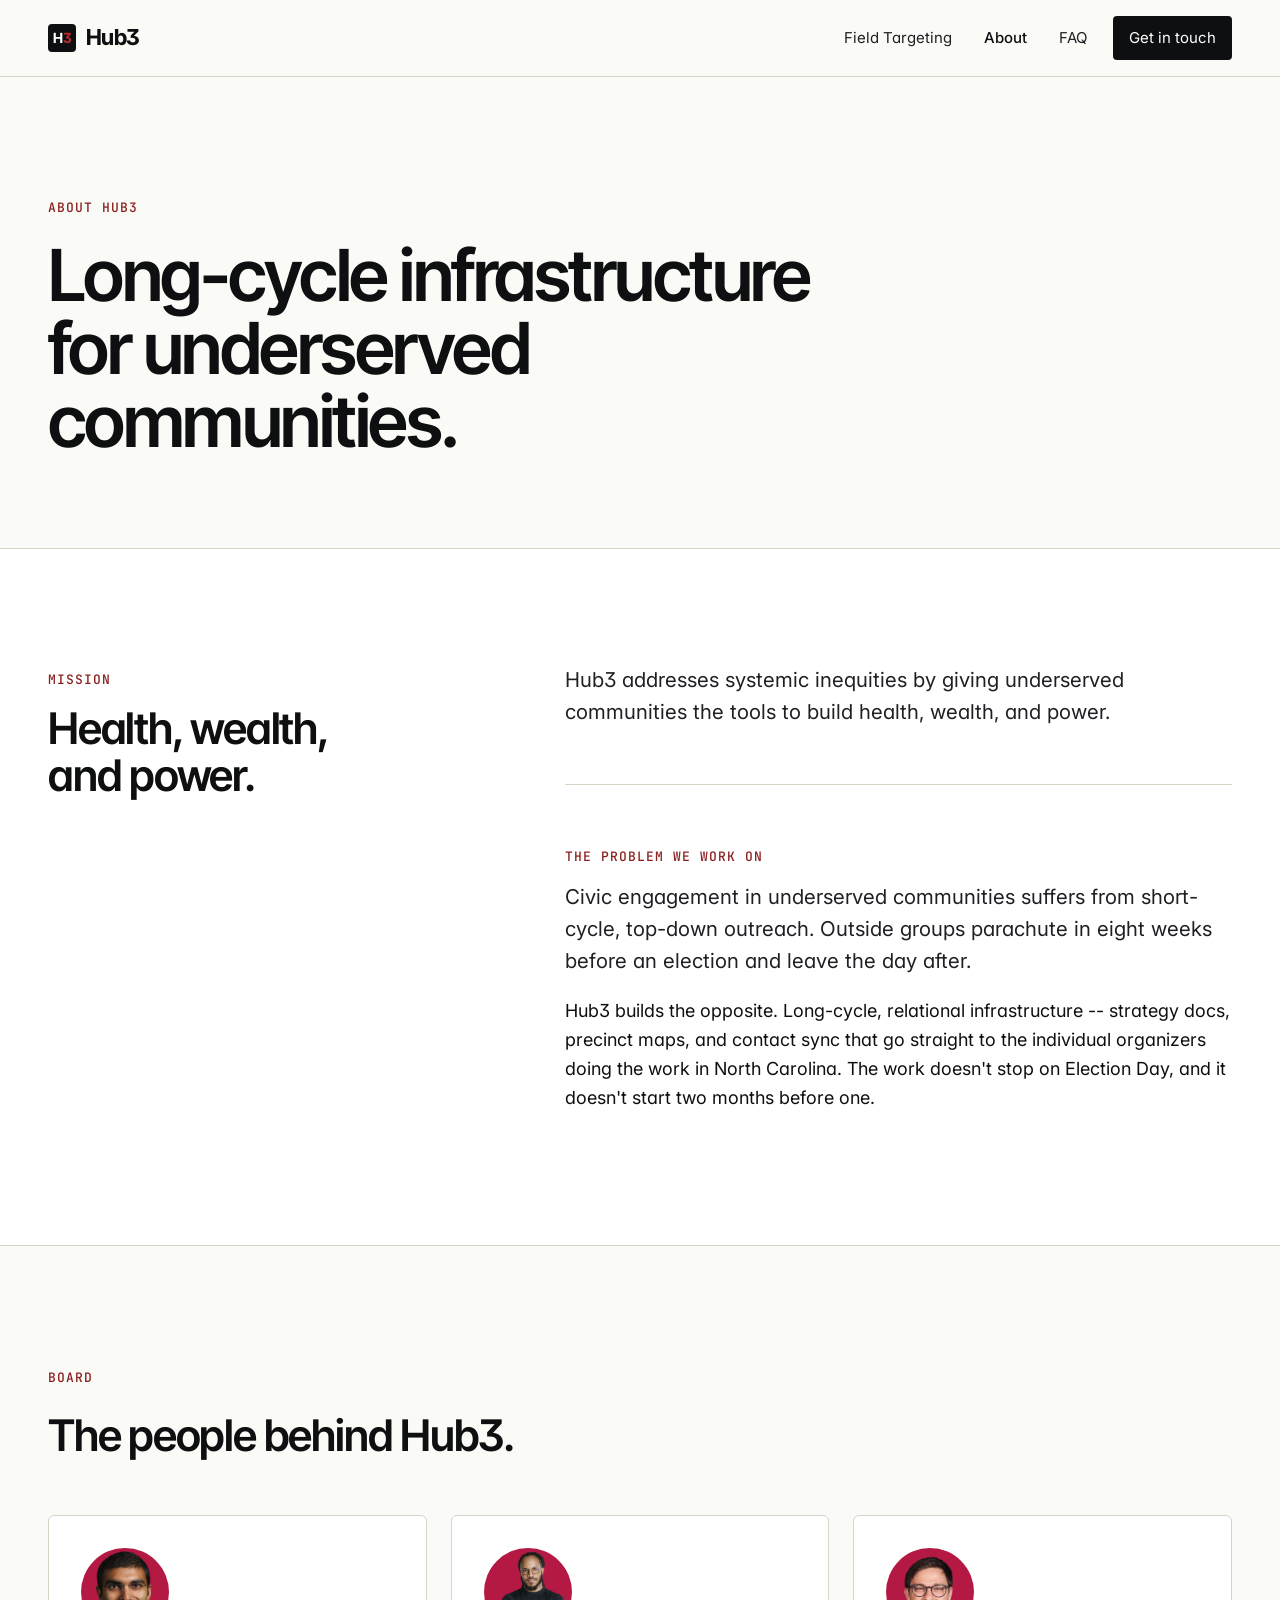
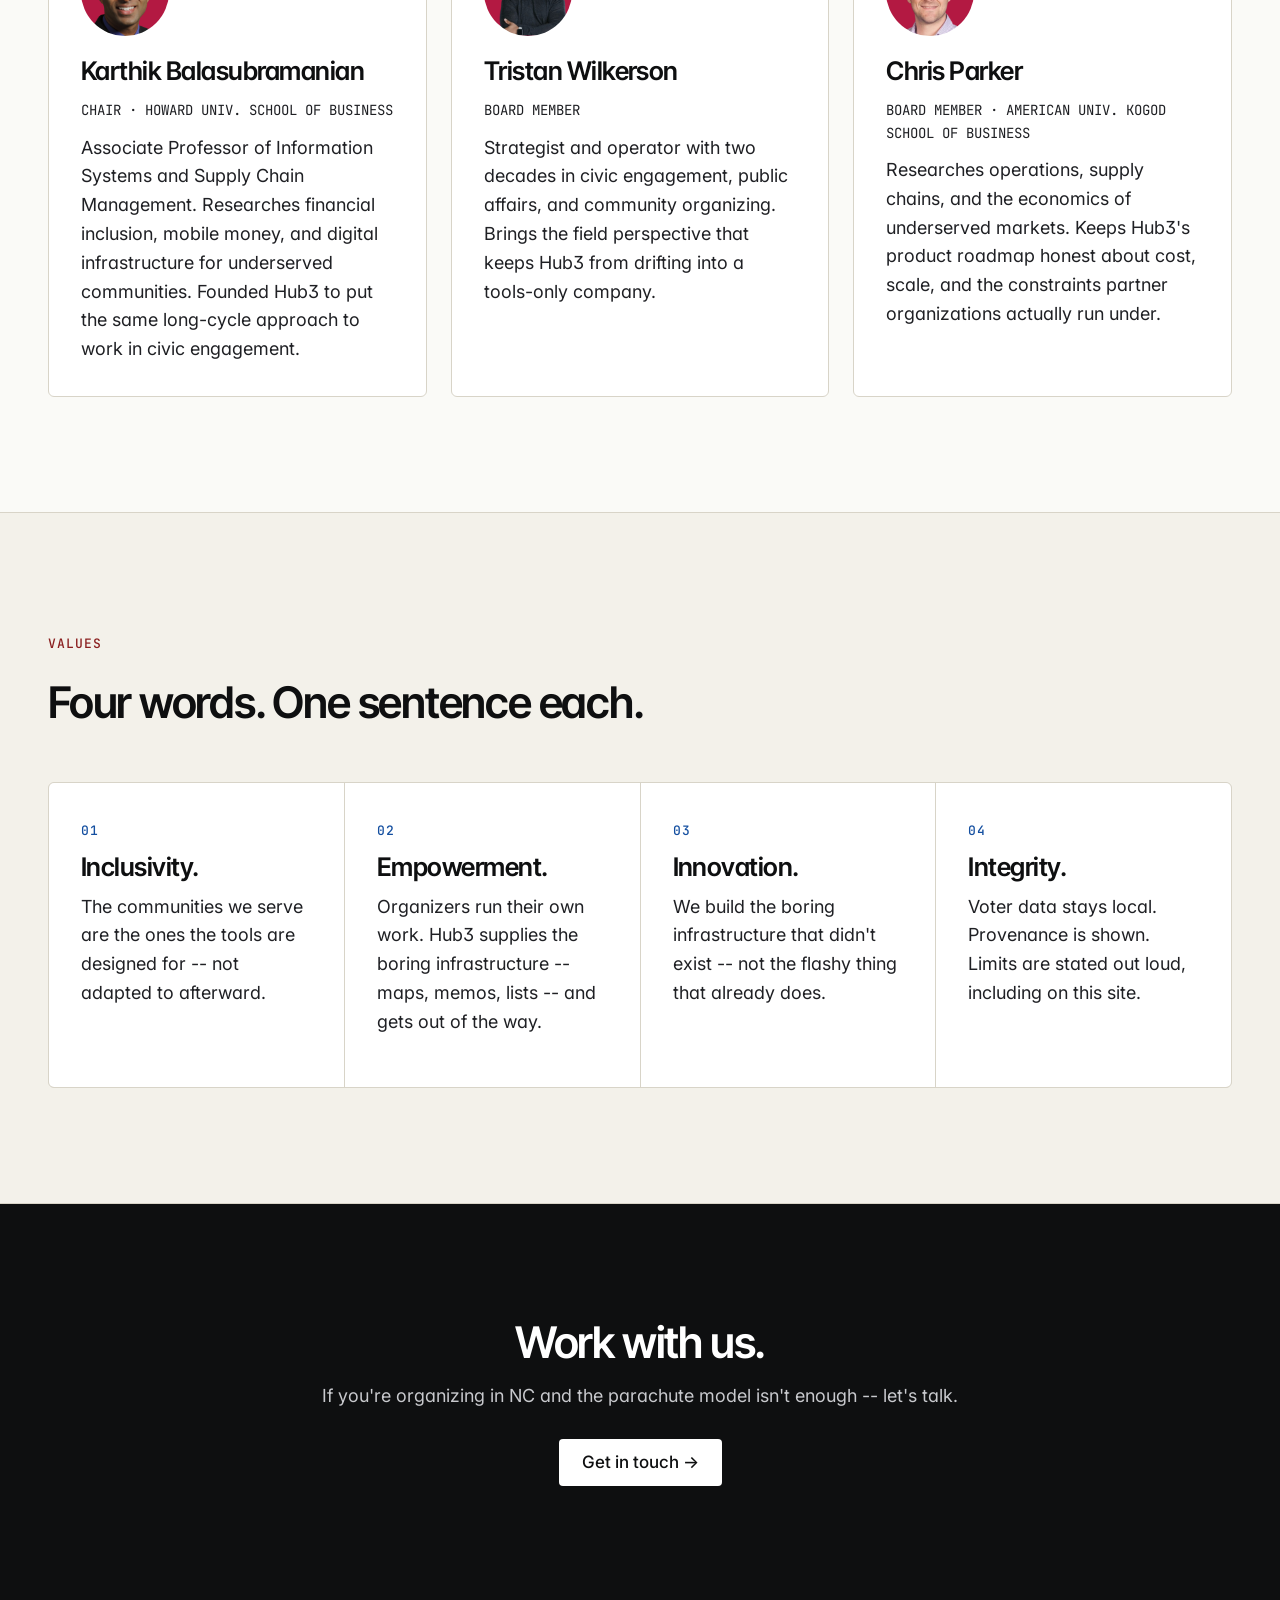
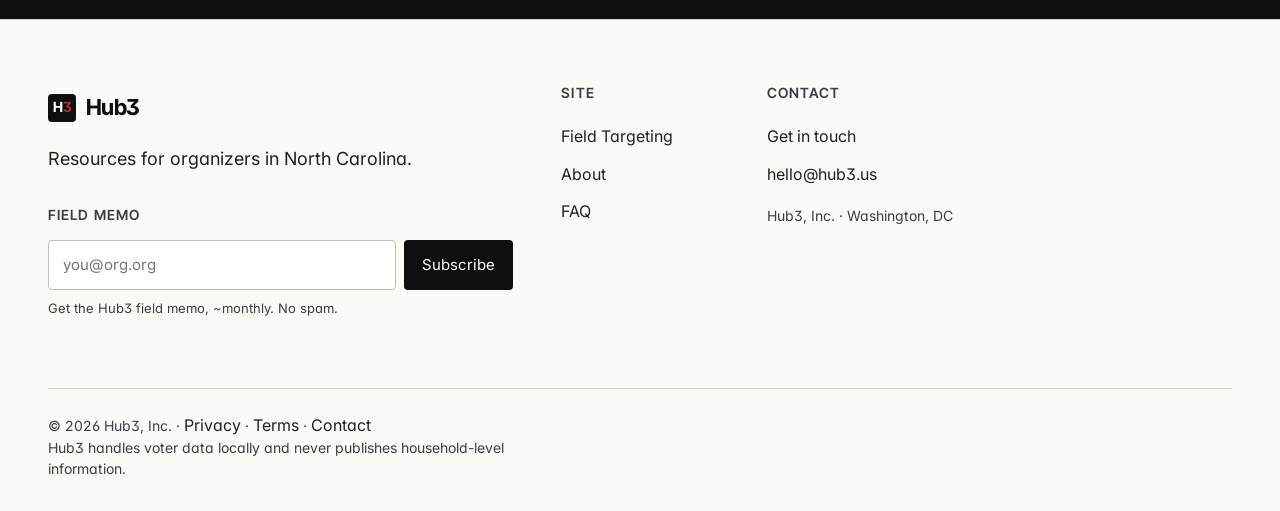
==== commit dea2af3b: "add real board headshots, replace monogram placeholders on about.html Pulled Karthik / Tristan / Chr" ====
--- a/about.html
+++ b/about.html
@@ -66,20 +66,19 @@
     </div>
     <div class="grid grid-3">
       <article class="card">
-        <!-- avatar placeholder -->
-        <div style="width: 88px; height: 88px; border-radius: 50%; background: linear-gradient(135deg, #ebe8df, #d8d4c8); display: grid; place-items: center; font-family: 'Inter Tight', sans-serif; font-weight: 600; font-size: 28px; color: var(--ink-3);">KB</div>
+        <img src="img/karthik.png" alt="Karthik Balasubramanian" width="88" height="88" style="width: 88px; height: 88px; border-radius: 50%; object-fit: cover;">
         <h3 style="margin-top: 20px;">Karthik Balasubramanian</h3>
         <p class="muted" style="font-size: 14px; margin: 4px 0 12px; font-family: 'JetBrains Mono', monospace;">CHAIR · HOWARD UNIV. SCHOOL OF BUSINESS</p>
         <p>Associate Professor of Information Systems and Supply Chain Management. Researches financial inclusion, mobile money, and digital infrastructure for underserved communities. Founded Hub3 to put the same long-cycle approach to work in civic engagement.</p>
       </article>
       <article class="card">
-        <div style="width: 88px; height: 88px; border-radius: 50%; background: linear-gradient(135deg, #ebe8df, #d8d4c8); display: grid; place-items: center; font-family: 'Inter Tight', sans-serif; font-weight: 600; font-size: 28px; color: var(--ink-3);">TW</div>
+        <img src="img/tristan.png" alt="Tristan Wilkerson" width="88" height="88" style="width: 88px; height: 88px; border-radius: 50%; object-fit: cover;">
         <h3 style="margin-top: 20px;">Tristan Wilkerson</h3>
         <p class="muted" style="font-size: 14px; margin: 4px 0 12px; font-family: 'JetBrains Mono', monospace;">BOARD MEMBER</p>
         <p>Strategist and operator with two decades in civic engagement, public affairs, and community organizing. Brings the field perspective that keeps Hub3 from drifting into a tools-only company.</p>
       </article>
       <article class="card">
-        <div style="width: 88px; height: 88px; border-radius: 50%; background: linear-gradient(135deg, #ebe8df, #d8d4c8); display: grid; place-items: center; font-family: 'Inter Tight', sans-serif; font-weight: 600; font-size: 28px; color: var(--ink-3);">CP</div>
+        <img src="img/chris.png" alt="Chris Parker" width="88" height="88" style="width: 88px; height: 88px; border-radius: 50%; object-fit: cover;">
         <h3 style="margin-top: 20px;">Chris Parker</h3>
         <p class="muted" style="font-size: 14px; margin: 4px 0 12px; font-family: 'JetBrains Mono', monospace;">BOARD MEMBER · AMERICAN UNIV. KOGOD SCHOOL OF BUSINESS</p>
         <p>Researches operations, supply chains, and the economics of underserved markets. Keeps Hub3's product roadmap honest about cost, scale, and the constraints partner organizations actually run under.</p>
